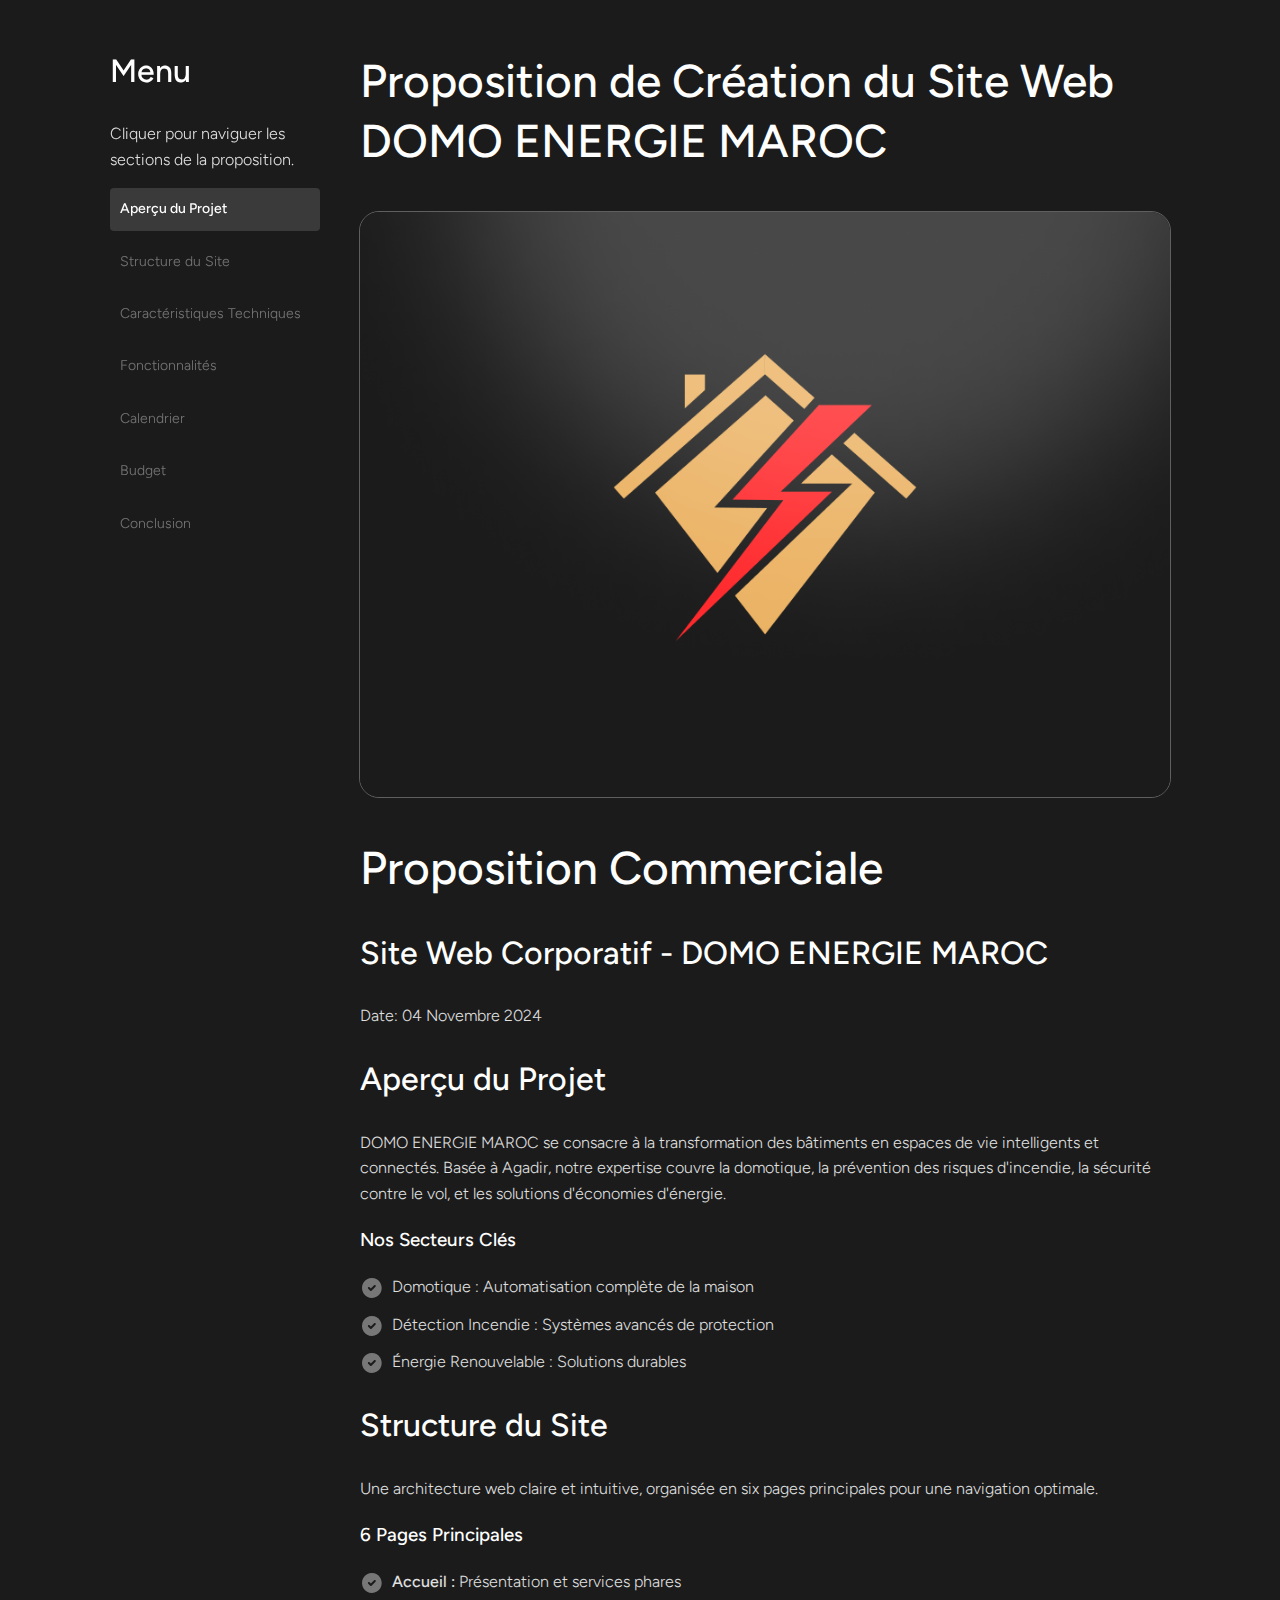
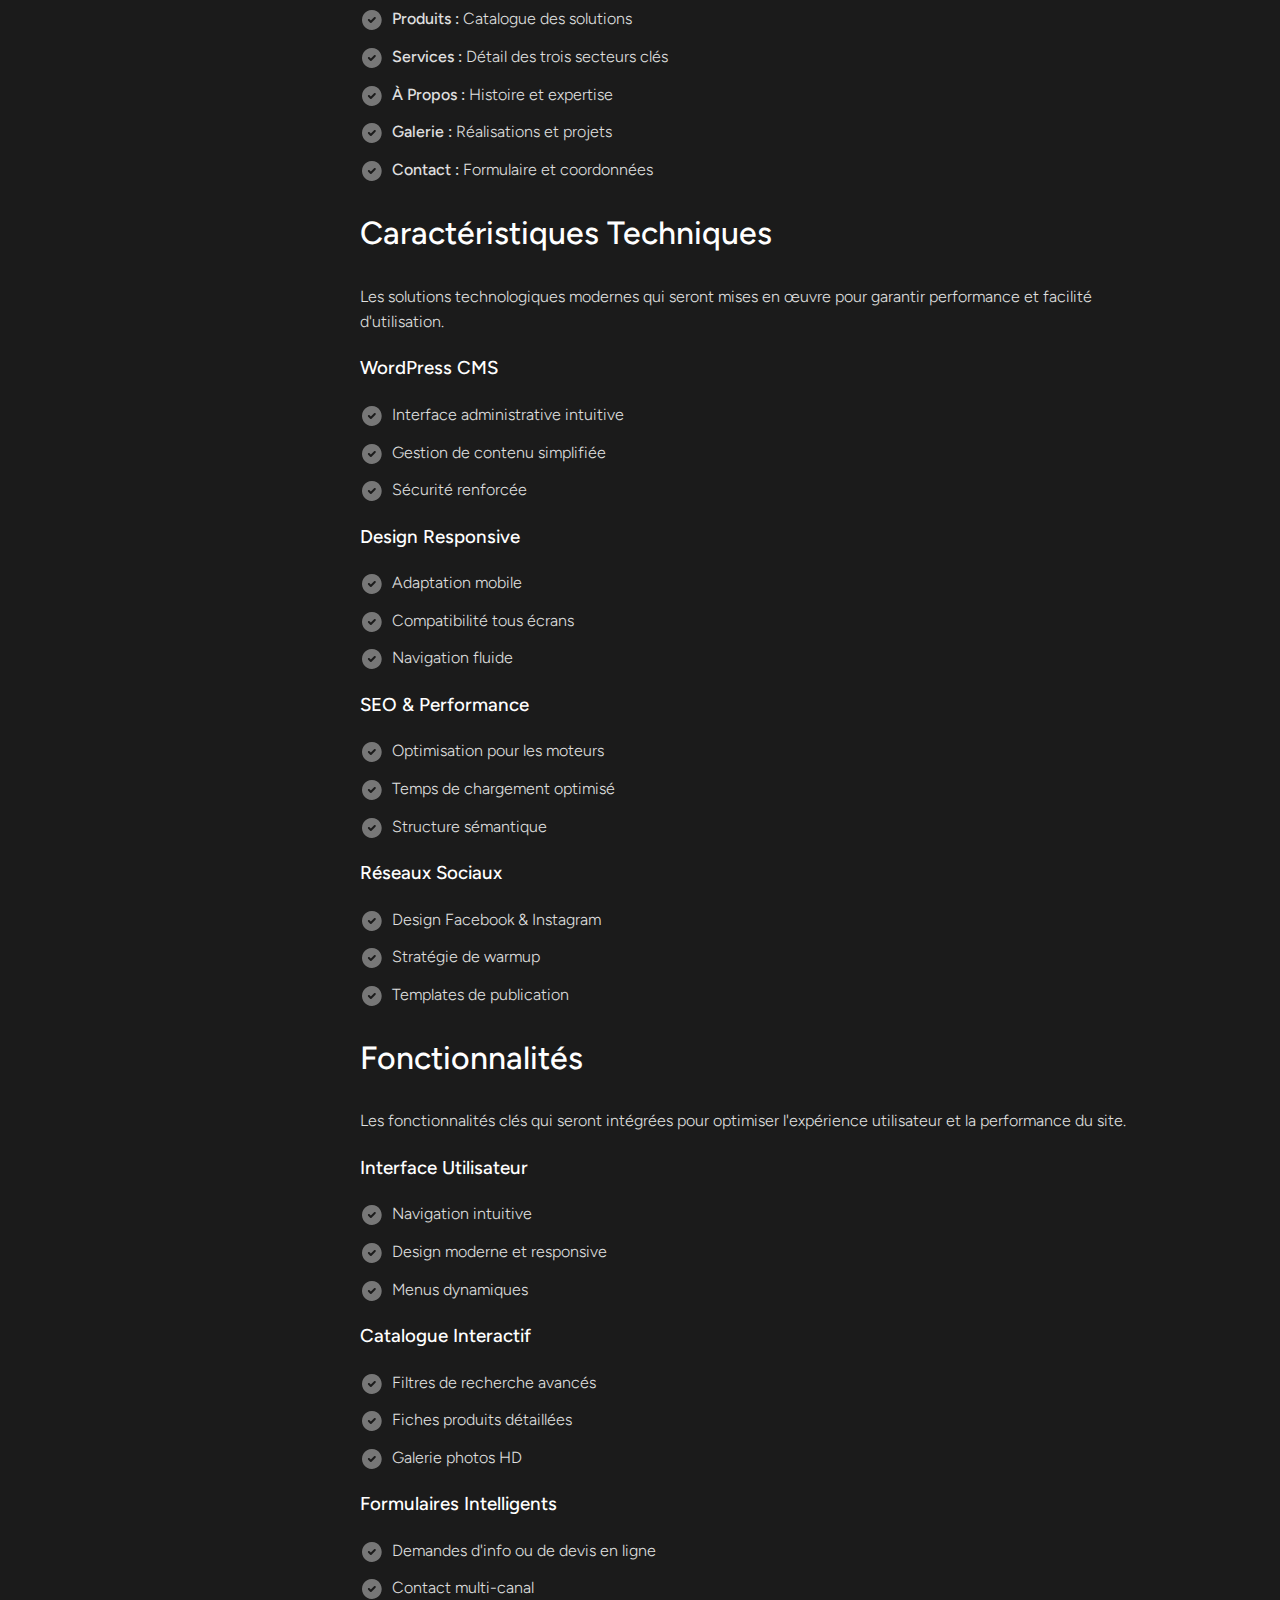
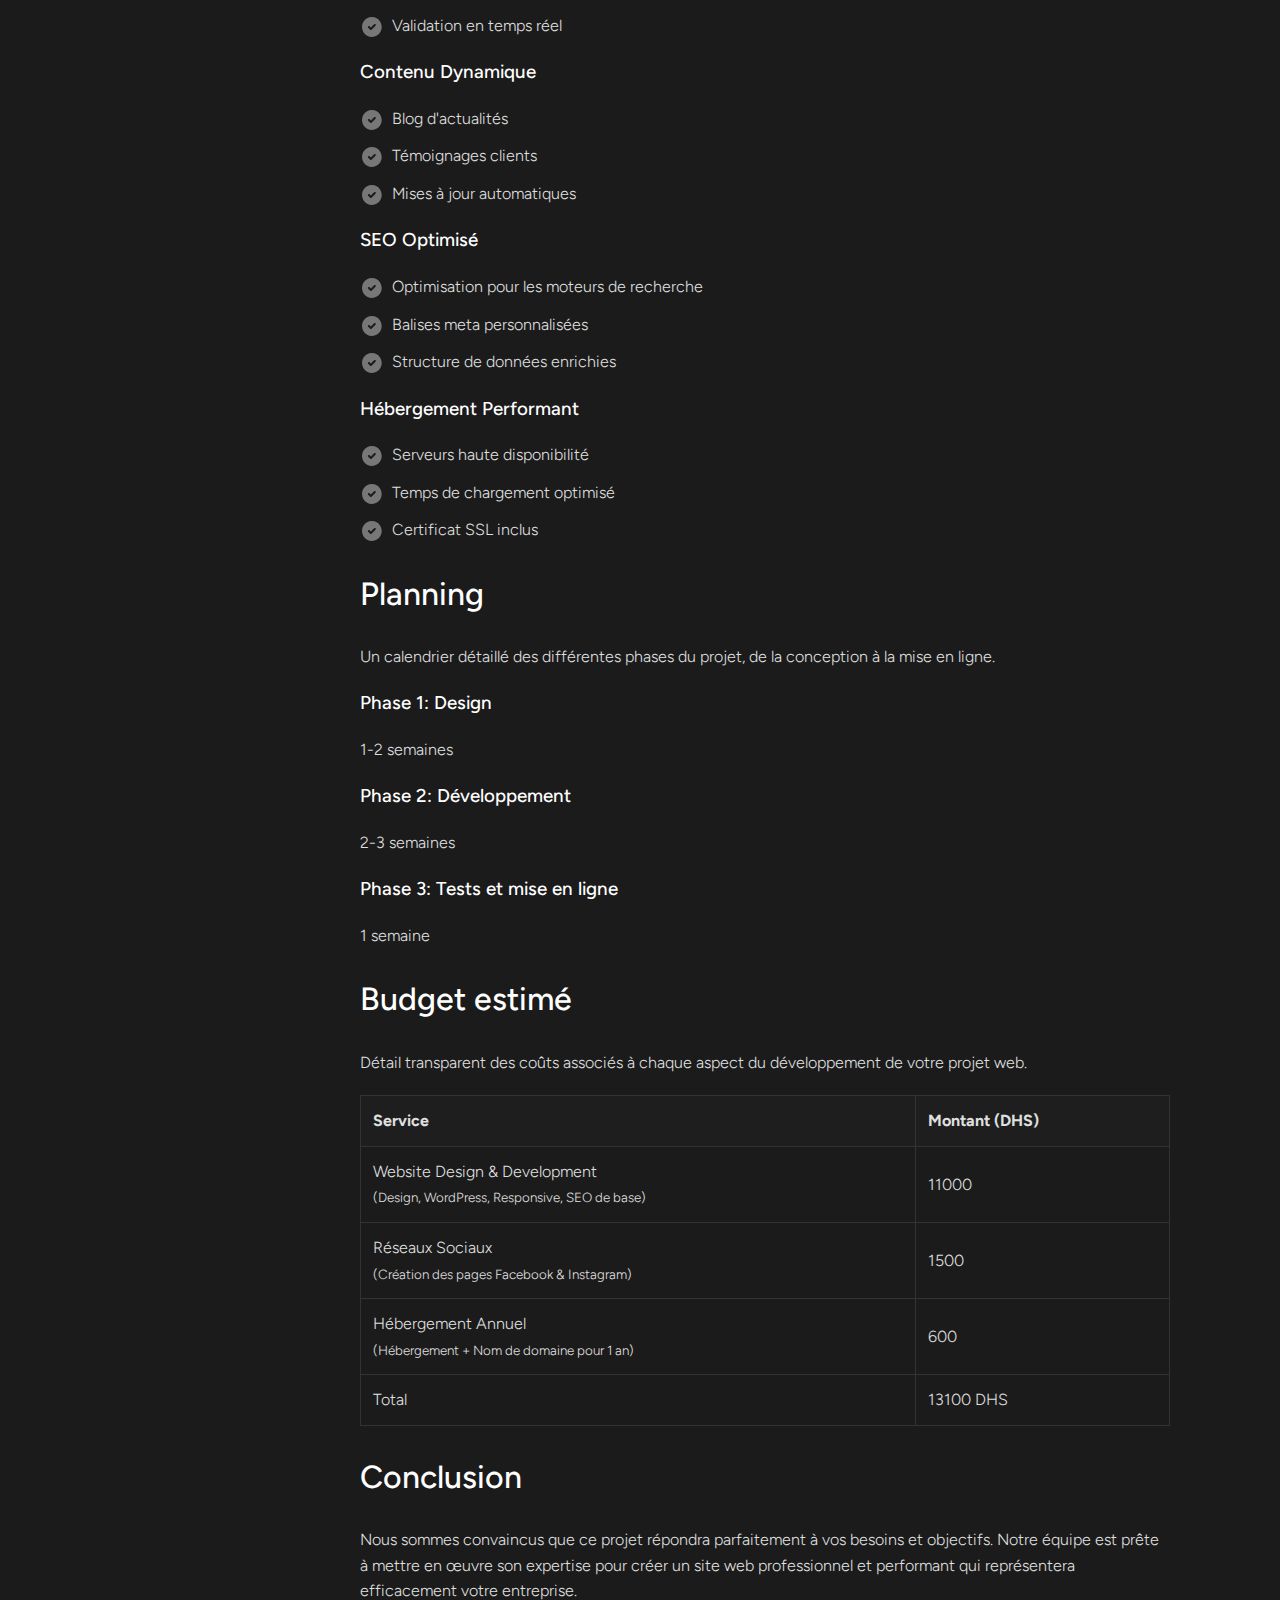
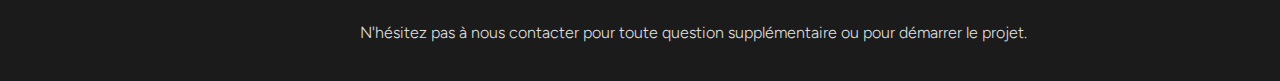
==== index.html @ 27f5a574 "Rename index1.html to index.html" ====
<!DOCTYPE html>
<html lang="fr">
<head>
    <meta charset="UTF-8">
    <meta name="viewport" content="width=device-width, initial-scale=1.0">
    <title>Proposition de Création du Site Web DOMO ENERGIE MAROC</title>
    <link rel="stylesheet" href="main.css">
    <script src="main.js" defer></script>
</head>
<body>
    <div class="container">
    <nav id="sidebar">
        <h2>Menu</h2>
        <p>Cliquer pour naviguer les sections de la proposition.</p>
        <a href="#apercu" class="nav-link active">Aperçu du Projet</a>
        <a href="#structure" class="nav-link">Structure du Site</a>
        <a href="#caracteristiques" class="nav-link">Caractéristiques Techniques</a>
        <a href="#features" class="nav-link">Fonctionnalités</a>
        <a href="#timeline" class="nav-link">Calendrier</a>
        <a href="#budget" class="nav-link">Budget</a>
        <a href="#conclusion" class="nav-link">Conclusion</a>
    </nav>

    <main id="content">
        <h1>Proposition de Création du Site Web DOMO ENERGIE MAROC</h1>

        <div class="image-container">
            <img src="domo.png" alt="Architecture Icon" class="section-icon">
        </div>

    <!-- Hero Section -->
    <section class="hero" id="home">
        <div class="hero-content">
            <h1>Proposition Commerciale</h1>
            <h2>Site Web Corporatif - DOMO ENERGIE MAROC</h2>
            <p class="date">Date: 04 Novembre 2024</p>
        </div>
    </section>

        <section id="apercu" class="section">
            <h2 class="section-title">Aperçu du Projet</h2>
            <div class="content">
                <p class="company-description">
                    DOMO ENERGIE MAROC se consacre à la transformation des bâtiments en espaces de vie intelligents et connectés. Basée à Agadir, notre expertise couvre la domotique, la prévention des risques d'incendie, la sécurité contre le vol, et les solutions d'économies d'énergie.
                </p>
                <div class="key-sectors">
                    <h3>Nos Secteurs Clés</h3>
                    <ul>
                        <li>Domotique : Automatisation complète de la maison</li>
                        <li>Détection Incendie : Systèmes avancés de protection</li>
                        <li>Énergie Renouvelable : Solutions durables</li>
                    </ul>
                </div>
            </div>
        </section>

        <!-- Scope Section -->
        <section id="structure" class="section">
            <h2 class="section-title">Structure du Site</h2>
            <p class="section-description">Une architecture web claire et intuitive, organisée en six pages principales pour une navigation optimale.</p>

            <div class="content">
                <div class="pages-structure">
                    <h3>6 Pages Principales</h3>
                    <ul>
                        <li><strong>Accueil :</strong> Présentation et services phares</li>
                        <li><strong>Produits :</strong> Catalogue des solutions</li>
                        <li><strong>Services :</strong> Détail des trois secteurs clés</li>
                        <li><strong>À Propos :</strong> Histoire et expertise</li>
                        <li><strong>Galerie :</strong> Réalisations et projets</li>
                        <li><strong>Contact :</strong> Formulaire et coordonnées</li>
                    </ul>
                </div>
            </div>
        </section>

        <!-- Features Section -->
        <section id="caracteristiques" class="section">
            <h2 class="section-title">Caractéristiques Techniques</h2>
            <p class="section-description">Les solutions technologiques modernes qui seront mises en œuvre pour garantir performance et facilité d'utilisation.</p>

            <div class="content">
                <div class="features-grid">
                    <div class="feature">
                        <h3>WordPress CMS</h3>
                        <ul>
                            <li>Interface administrative intuitive</li>
                            <li>Gestion de contenu simplifiée</li>
                            <li>Sécurité renforcée</li>
                        </ul>
                    </div>
                    <div class="feature">
                        <h3>Design Responsive</h3>
                        <ul>
                            <li>Adaptation mobile</li>
                            <li>Compatibilité tous écrans</li>
                            <li>Navigation fluide</li>
                        </ul>
                    </div>
                    <div class="feature">
                        <h3>SEO & Performance</h3>
                        <ul>
                            <li>Optimisation pour les moteurs</li>
                            <li>Temps de chargement optimisé</li>
                            <li>Structure sémantique</li>
                        </ul>
                    </div>
                    <div class="feature">
                        <h3>Réseaux Sociaux</h3>
                        <ul>
                            <li>Design Facebook & Instagram</li>
                            <li>Stratégie de warmup</li>
                            <li>Templates de publication</li>
                        </ul>
                    </div>
                </div>
            </div>
        </section>


        <!-- Features Section -->
        <section id="features" class="section">
            <h2 class="section-title">Fonctionnalités</h2>
            <p class="section-description">Les fonctionnalités clés qui seront intégrées pour optimiser l'expérience utilisateur et la performance du site.</p>

            <div class="content">
                <div class="features-grid">
                    <div class="feature">
                        <h3>Interface Utilisateur</h3>
                        <ul>
                            <li>Navigation intuitive</li>
                            <li>Design moderne et responsive</li>
                            <li>Menus dynamiques</li>
                        </ul>
                    </div>
                    <div class="feature">
                        <h3>Catalogue Interactif</h3>
                        <ul>
                            <li>Filtres de recherche avancés</li>
                            <li>Fiches produits détaillées</li>
                            <li>Galerie photos HD</li>
                        </ul>
                    </div>
                    <div class="feature">
                        <h3>Formulaires Intelligents</h3>
                        <ul>
                            <li>Demandes d'info ou de devis en ligne</li>
                            <li>Contact multi-canal</li>
                            <li>Validation en temps réel</li>
                        </ul>
                    </div>
                    <div class="feature">
                        <h3>Contenu Dynamique</h3>
                        <ul>
                            <li>Blog d'actualités</li>
                            <li>Témoignages clients</li>
                            <li>Mises à jour automatiques</li>
                        </ul>
                    </div>
                    <div class="feature">
                        <h3>SEO Optimisé</h3>
                        <ul>
                            <li>Optimisation pour les moteurs de recherche</li>
                            <li>Balises meta personnalisées</li>
                            <li>Structure de données enrichies</li>
                        </ul>
                    </div>
                    <div class="feature">
                        <h3>Hébergement Performant</h3>
                        <ul>
                            <li>Serveurs haute disponibilité</li>
                            <li>Temps de chargement optimisé</li>
                            <li>Certificat SSL inclus</li>
                        </ul>
                    </div>
                </div>
            </div>
        </section>

        


        <!-- Timeline Section -->
        <section id="timeline" class="section">
            <h2 class="section-title">Planning</h2>
            <p class="section-description">Un calendrier détaillé des différentes phases du projet, de la conception à la mise en ligne.</p>
            <div class="content">
                <div class="timeline-grid">
                    <div class="phase">
                        <h3>Phase 1: Design</h3>
                        <p>1-2 semaines</p>
                    </div>
                    <div class="phase">
                        <h3>Phase 2: Développement</h3>
                        <p>2-3 semaines</p>
                    </div>
                    <div class="phase">
                        <h3>Phase 3: Tests et mise en ligne</h3>
                        <p>1 semaine</p>
                    </div>
                </div>
            </div>
        </section>

       <!-- Pricing Section -->
<section id="pricing" class="section">
    <h2 class="section-title">Budget estimé</h2>
    <p class="section-description">Détail transparent des coûts associés à chaque aspect du développement de votre projet web.</p>

    <div class="content">
        <div class="pricing-table">
            <table>
                <tr>
                    <th>Service</th>
                    <th>Montant (DHS)</th>
                </tr>
                <tr>
                    <td>Website Design & Development<br>
                        <small>(Design, WordPress, Responsive, SEO de base)</small>
                    </td>
                    <td>11000</td>
                </tr>
                <tr>
                    <td>Réseaux Sociaux<br>
                        <small>(Création des pages Facebook & Instagram)</small>
                    </td>
                    <td>1500</td>
                </tr>
                <tr>
                    <td>Hébergement Annuel<br>
                        <small>(Hébergement + Nom de domaine pour 1 an)</small>
                    </td>
                    <td>600</td>
                </tr>
                <tr class="total">
                    <td>Total</td>
                    <td>13100 DHS</td>
                </tr>
            </table>
        </div>
    </div>
</section>

        <!-- Conclusion Section -->
        <section id="conclusion" class="section">
            <h2 class="section-title">Conclusion</h2>
            <div class="content">
                <p>Nous sommes convaincus que ce projet répondra parfaitement à vos besoins et objectifs. Notre équipe est prête à mettre en œuvre son expertise pour créer un site web professionnel et performant qui représentera efficacement votre entreprise.</p>
                <p>N'hésitez pas à nous contacter pour toute question supplémentaire ou pour démarrer le projet.</p>
            </div>
        </section>


    </main>

    <script>
        document.querySelectorAll('a[href^="#"]').forEach(anchor => {
            anchor.addEventListener('click', function (e) {
                e.preventDefault();
                document.querySelector(this.getAttribute('href')).scrollIntoView({
                    behavior: 'smooth'
                });
            });
        });
    </script>
</body>
</div>
</html>
---- main.css ----
@import url('https://fonts.googleapis.com/css2?family=Figtree:ital,wght@0,300..900;1,300..900&display=swap');


html {
    scroll-behavior: smooth;
}

body {
    font-family: "Figtree", sans-serif;
    font-optical-sizing: auto;
    font-weight: 300;
    font-style: normal;
    line-height: 1.6;
    color: #e0e0e0;
    background-color: #1b1b1b;
    display: flex;
    margin: 0;
    padding: 0;
}

.container {
    max-width: 1100px;
    margin: 0 auto;
    width: 100%;
    display: flex;
}

nav {
    width: 200px;
    padding: 20px;
    min-height: 100vh;
}
nav a {
    display: block;
    color: #e0e0e0;
    text-decoration: none;
    padding: 10px;
    margin-bottom: 5px;
    border-radius: 4px;
    transition: background-color 0.3s ease;
}

nav a:hover {
    background-color: #2c2c2c;
}

nav a.active {
    background-color: #3a3a3a;
    color: #ffffff;
    font-weight: 500;
}

main {
    flex: 1;
    padding: 20px;
}

#sidebar {
    width: 250px;
    height: 100vh;
    overflow-y: auto;
    position: fixed;
    padding: 20px;
    box-sizing: border-box;
}
#content {
    margin-left: 250px;
    padding: 20px;
    max-width: 1000px;
}
@media (max-width: 768px) {
    body {
        flex-direction: column;
    }
    #sidebar {
        width: 100%;
        height: auto;
        position: static;
    }
    #content {
        margin-left: 0;
    }
}
.nav-link {
    font-size:14px;
    display: block;
    margin-bottom: 10px;
    color:rgba(255,255,255,.4);
    text-decoration: none;
}
h1, h2, h3 {
    color: #fff;
    font-weight:500;
}

h1 {
    font-size: 46px;
    line-height: 60px;
}

h2 {
    font-size: 32px;
    line-height: 48px;  
}

table {
    width: 100%;
    border-collapse: collapse;
    margin: 20px 0;
}
th, td {
    padding: 12px;
    text-align: left;
    border: 1px solid #333;
}
th {
    background-color: #1e1e1e;
}
code {
    background-color: #1e1e1e;
    padding: 2px 4px;
    border-radius: 4px;
}
strong {
    font-weight: 500;
}

ol{
    list-style: none;
    padding: 0;
    margin: 0;
}


ol > li {
    padding: 20px 0;
    border-bottom: 1px solid rgba(255, 255, 255, .3);
}

ul {
    list-style: none;
    padding: 0;
    margin: 0;
}

ul li {
    position: relative;
    padding-left: 32px;  /* space for the icon */
    margin-bottom: 12px;
}

ul li::before {
    content: "";
    position: absolute;
    left: 0;
    top: 2px;  /* adjust this value to align with text */
    width: 24px;
    height: 24px;
    background-image: url("data:image/svg+xml,%3Csvg width='24' height='24' viewBox='0 0 24 24' fill='none' xmlns='http://www.w3.org/2000/svg'%3E%3Cpath d='M16.7712 3.33989C18.2592 4.21075 19.497 5.46042 20.362 6.96519C21.2271 8.46997 21.6895 10.1777 21.7034 11.9192C21.7172 13.6608 21.2821 15.3758 20.4412 16.8946C19.6002 18.4133 18.3825 19.6831 16.9086 20.5782C15.4347 21.4733 13.7557 21.9627 12.0379 21.998C10.3201 22.0332 8.62296 21.6131 7.11454 20.7791C5.60613 19.9452 4.33874 18.7264 3.43783 17.2434C2.53691 15.7604 2.03373 14.0646 1.97808 12.3239L1.97314 11.9999L1.97808 11.6759C2.03333 9.94888 2.52911 8.26585 3.41708 6.79089C4.30506 5.31592 5.55492 4.09934 7.04483 3.25977C8.53474 2.42021 10.2138 1.98629 11.9184 2.00033C13.623 2.01437 15.295 2.47589 16.7712 3.33989ZM15.4956 9.29289C15.3258 9.12072 15.0997 9.01729 14.86 9.002C14.6202 8.98672 14.3832 9.06064 14.1934 9.20989L14.1007 9.29289L10.852 12.5849L9.5764 11.2929L9.48366 11.2099C9.29384 11.0607 9.05686 10.9869 8.81716 11.0022C8.57747 11.0176 8.35152 11.121 8.18169 11.2932C8.01186 11.4653 7.90982 11.6943 7.8947 11.9373C7.87958 12.1803 7.95241 12.4205 8.09955 12.6129L8.18143 12.7069L10.1545 14.7069L10.2472 14.7899C10.4203 14.926 10.633 14.9998 10.852 14.9998C11.071 14.9998 11.2837 14.926 11.4567 14.7899L11.5495 14.7069L15.4956 10.7069L15.5775 10.6129C15.7248 10.4205 15.7977 10.1802 15.7826 9.93721C15.7675 9.69419 15.6655 9.46509 15.4956 9.29289Z' fill='%23777777'/%3E%3C/svg%3E%0A");
    background-repeat: no-repeat;
    background-position: center;
    background-size: contain;
}

.image-container {
    display: flex;
    justify-content: center;
    align-items: center;
    margin:40px 0;
}

.image-container img {
    width: 100%;
    height: auto;
    border-radius:20px;
    border:1px solid rgba(255, 255, 255, .3);
}
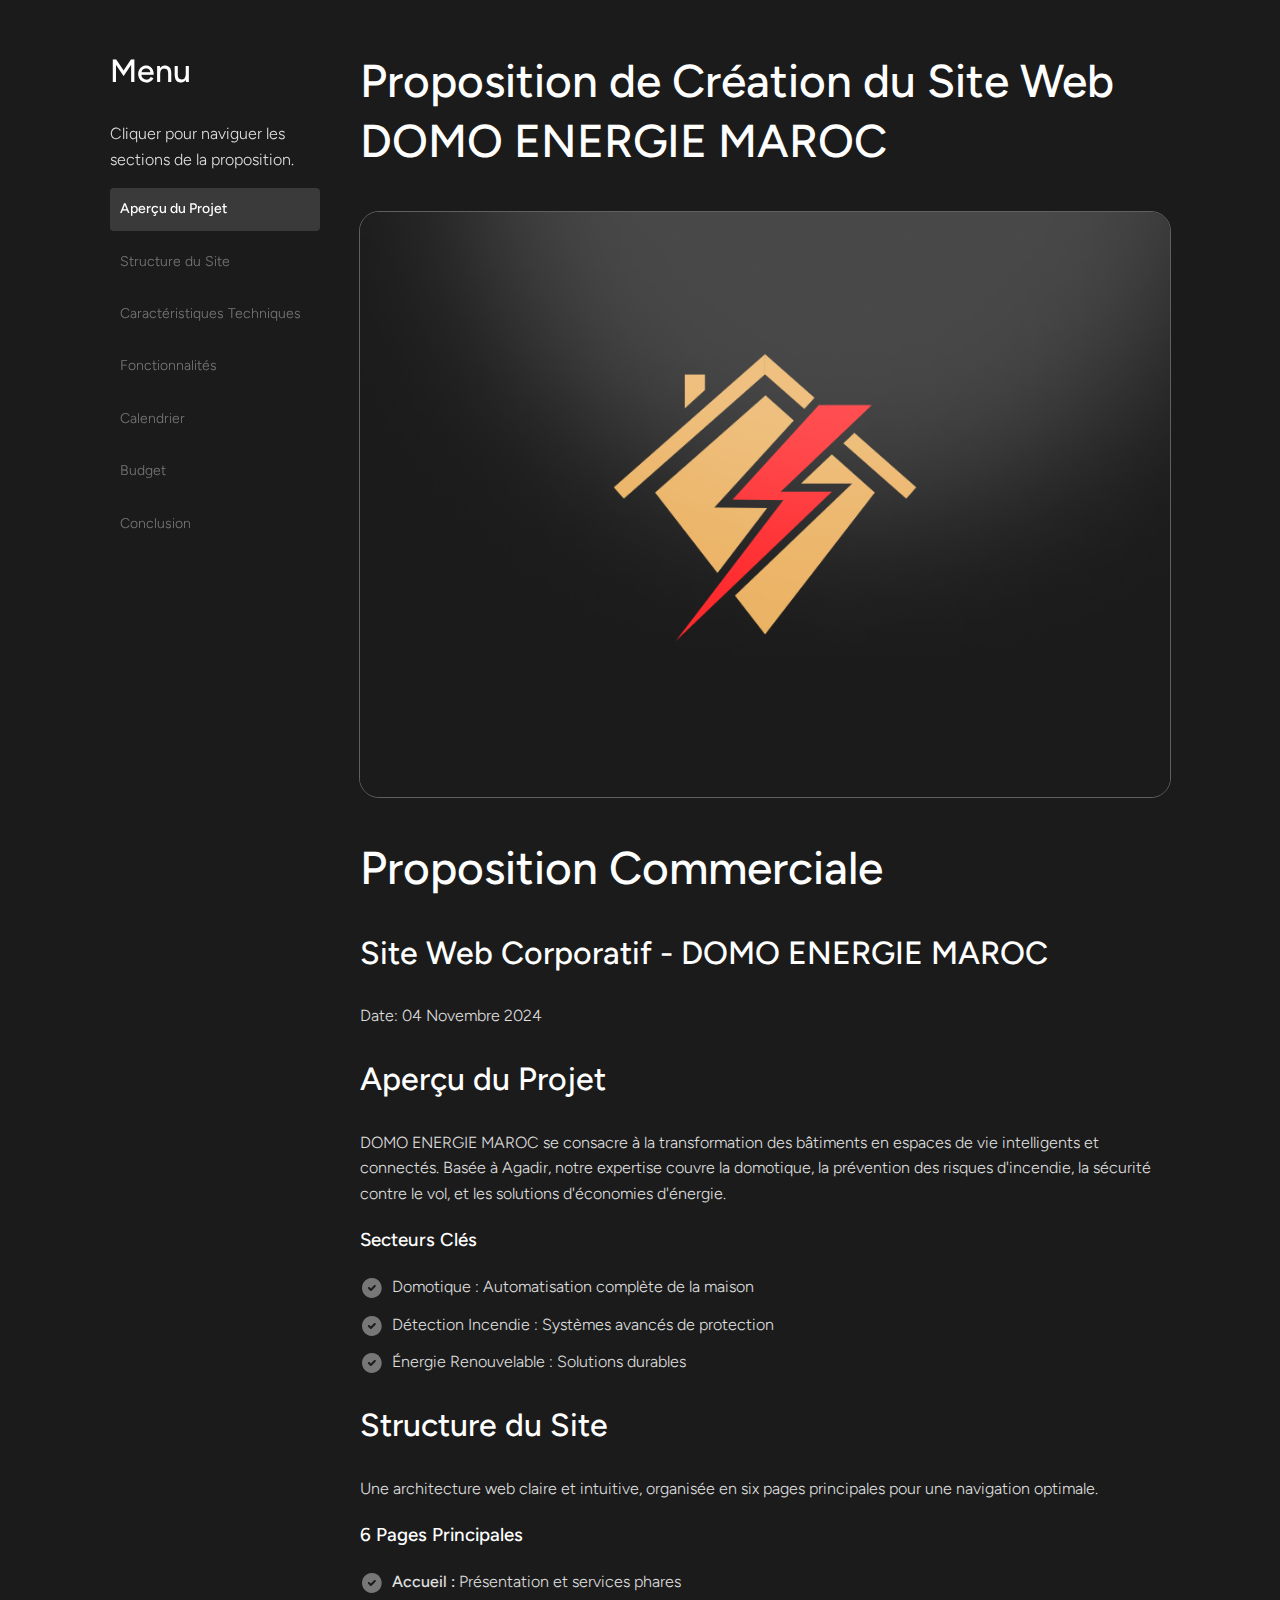
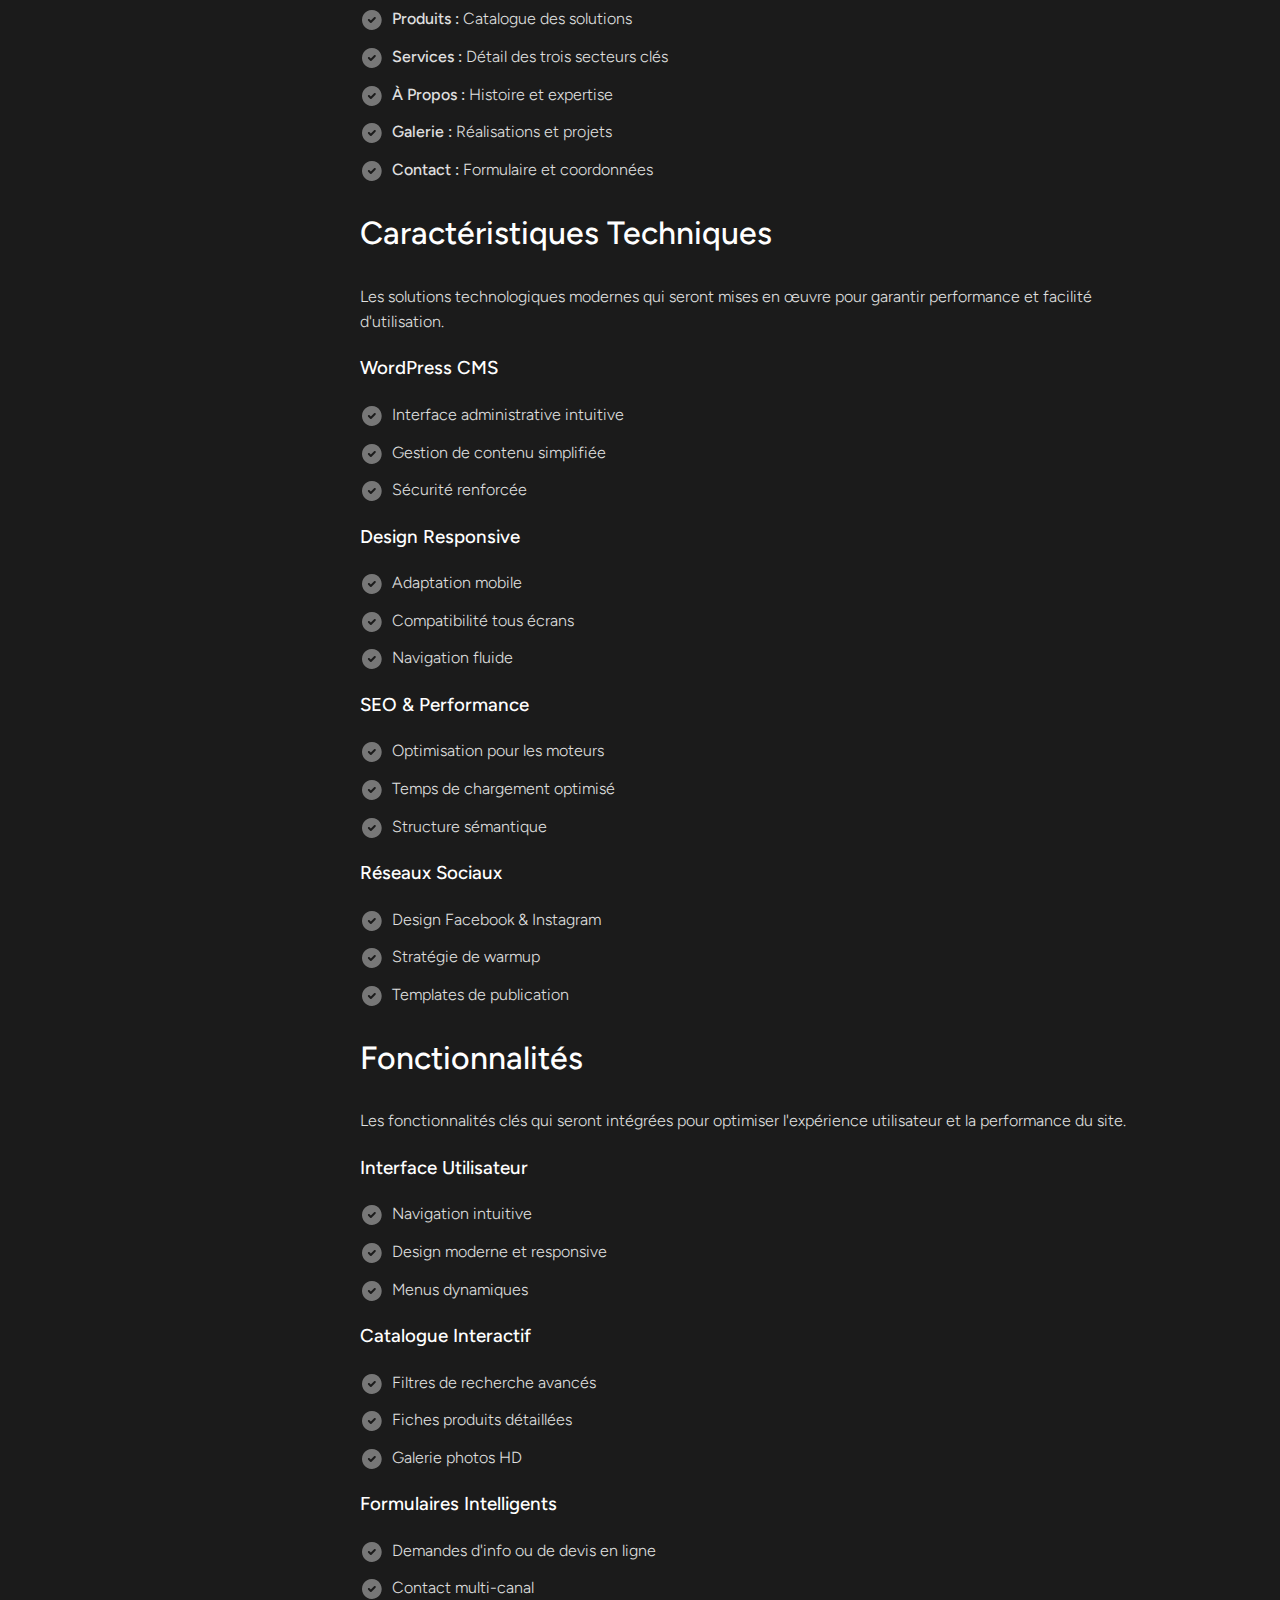
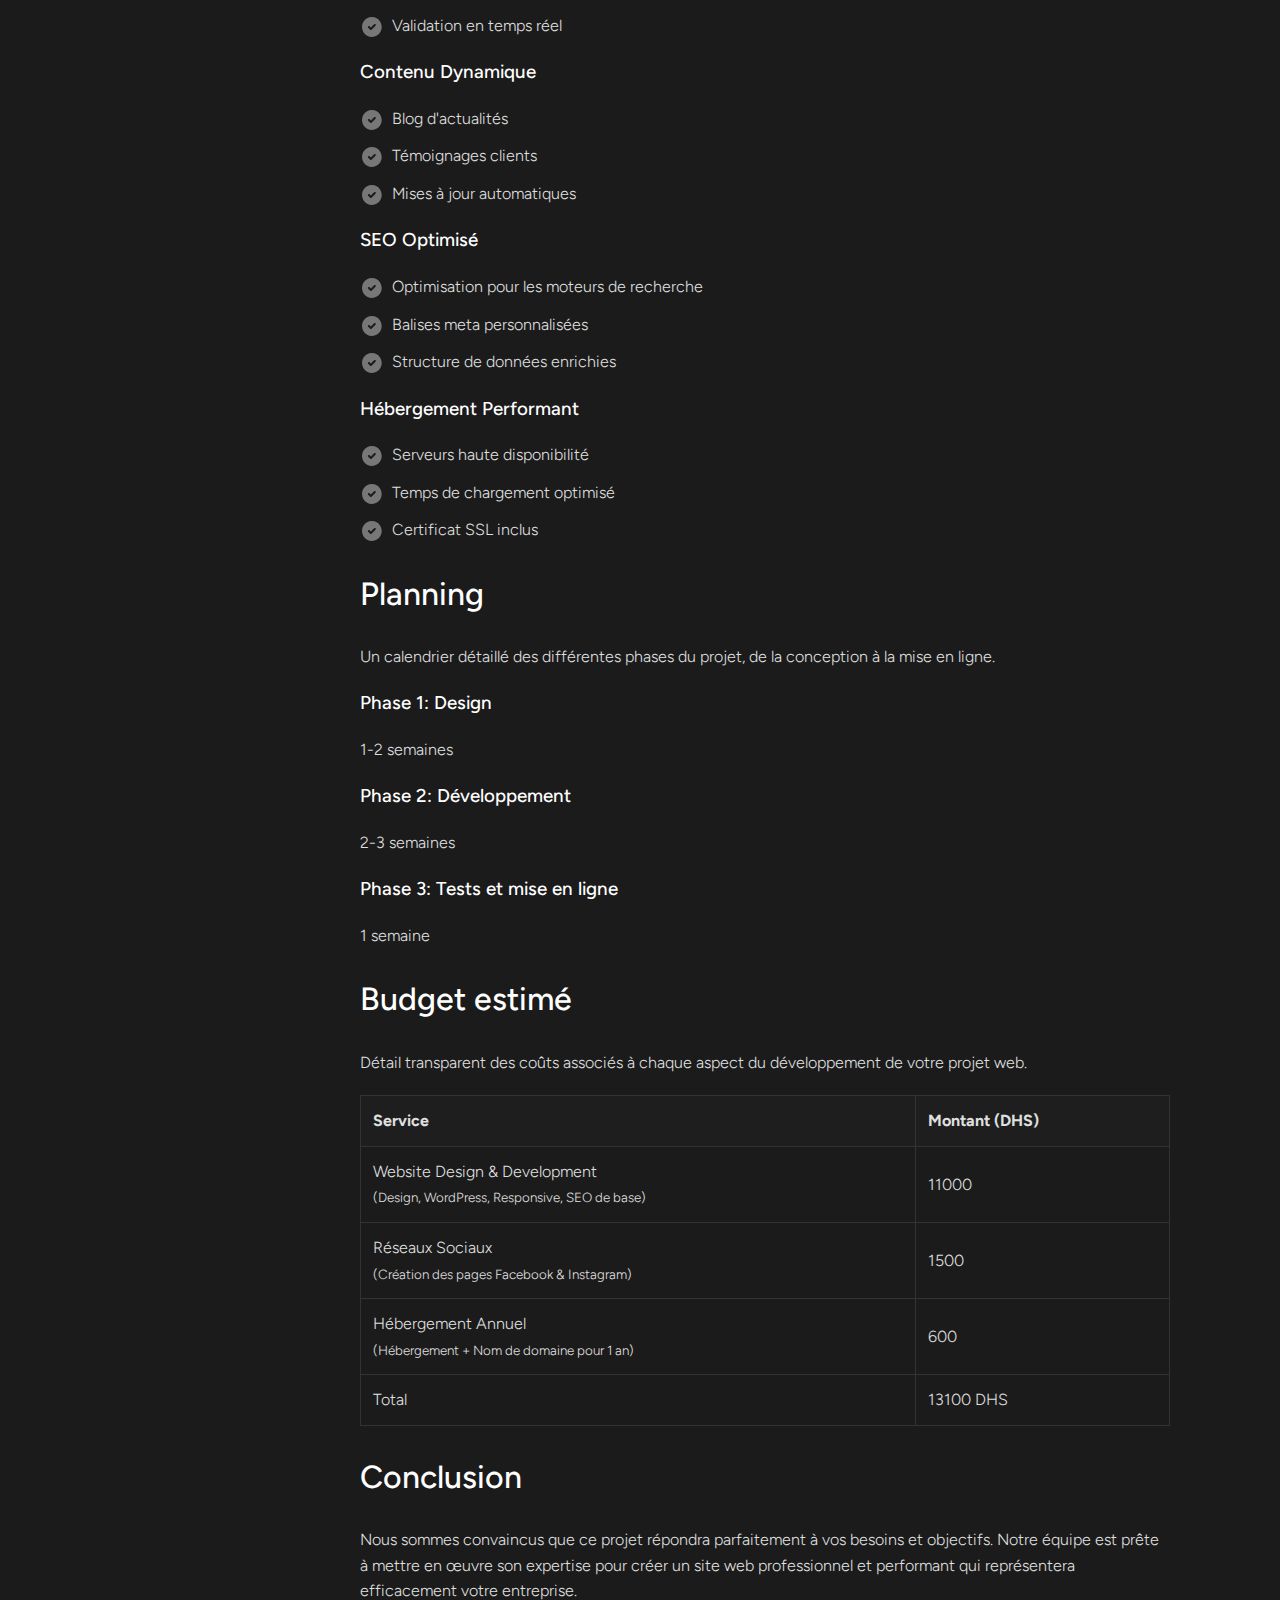
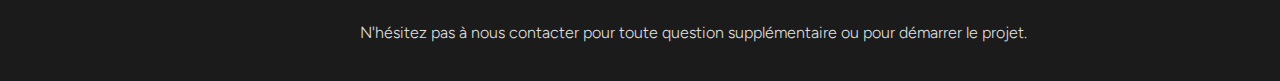
==== commit 278df0f3: "Update index.html" ====
--- a/index.html
+++ b/index.html
@@ -44,7 +44,7 @@
                     DOMO ENERGIE MAROC se consacre à la transformation des bâtiments en espaces de vie intelligents et connectés. Basée à Agadir, notre expertise couvre la domotique, la prévention des risques d'incendie, la sécurité contre le vol, et les solutions d'économies d'énergie.
                 </p>
                 <div class="key-sectors">
-                    <h3>Nos Secteurs Clés</h3>
+                    <h3>Secteurs Clés</h3>
                     <ul>
                         <li>Domotique : Automatisation complète de la maison</li>
                         <li>Détection Incendie : Systèmes avancés de protection</li>
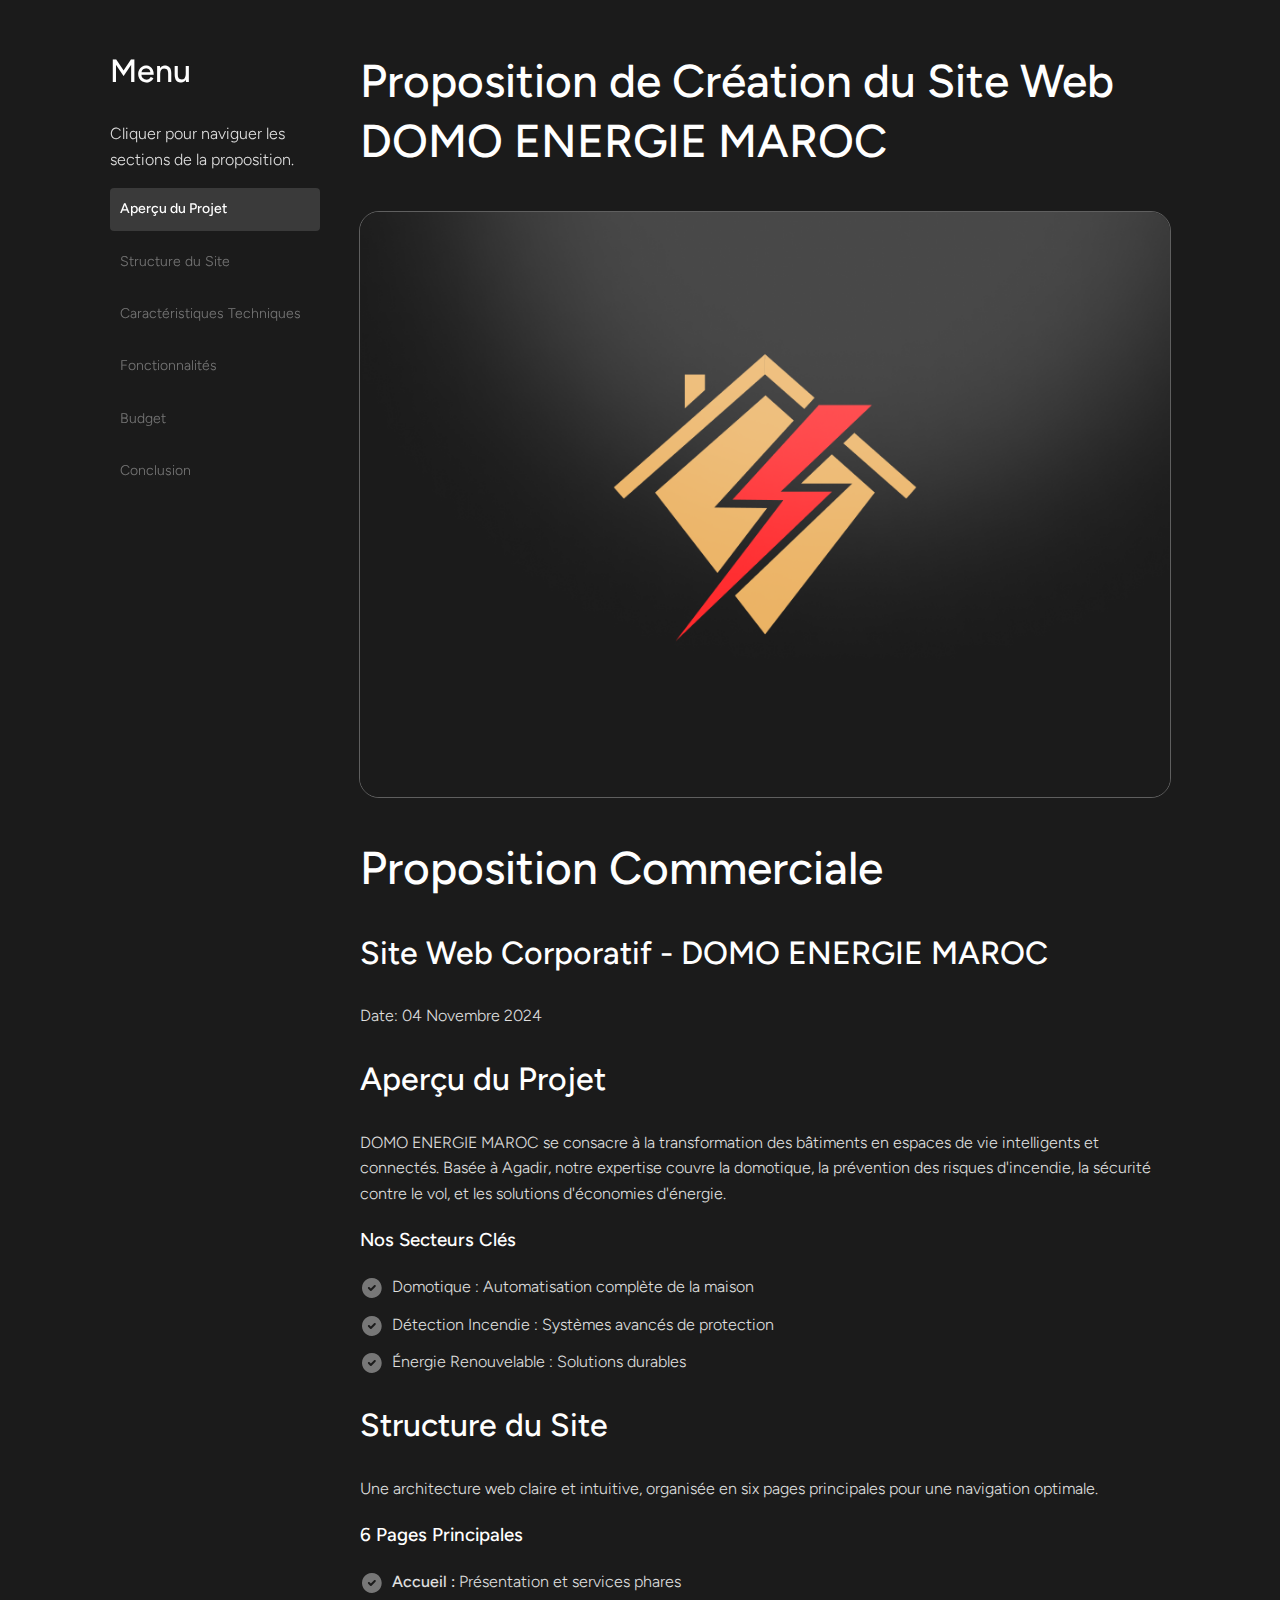
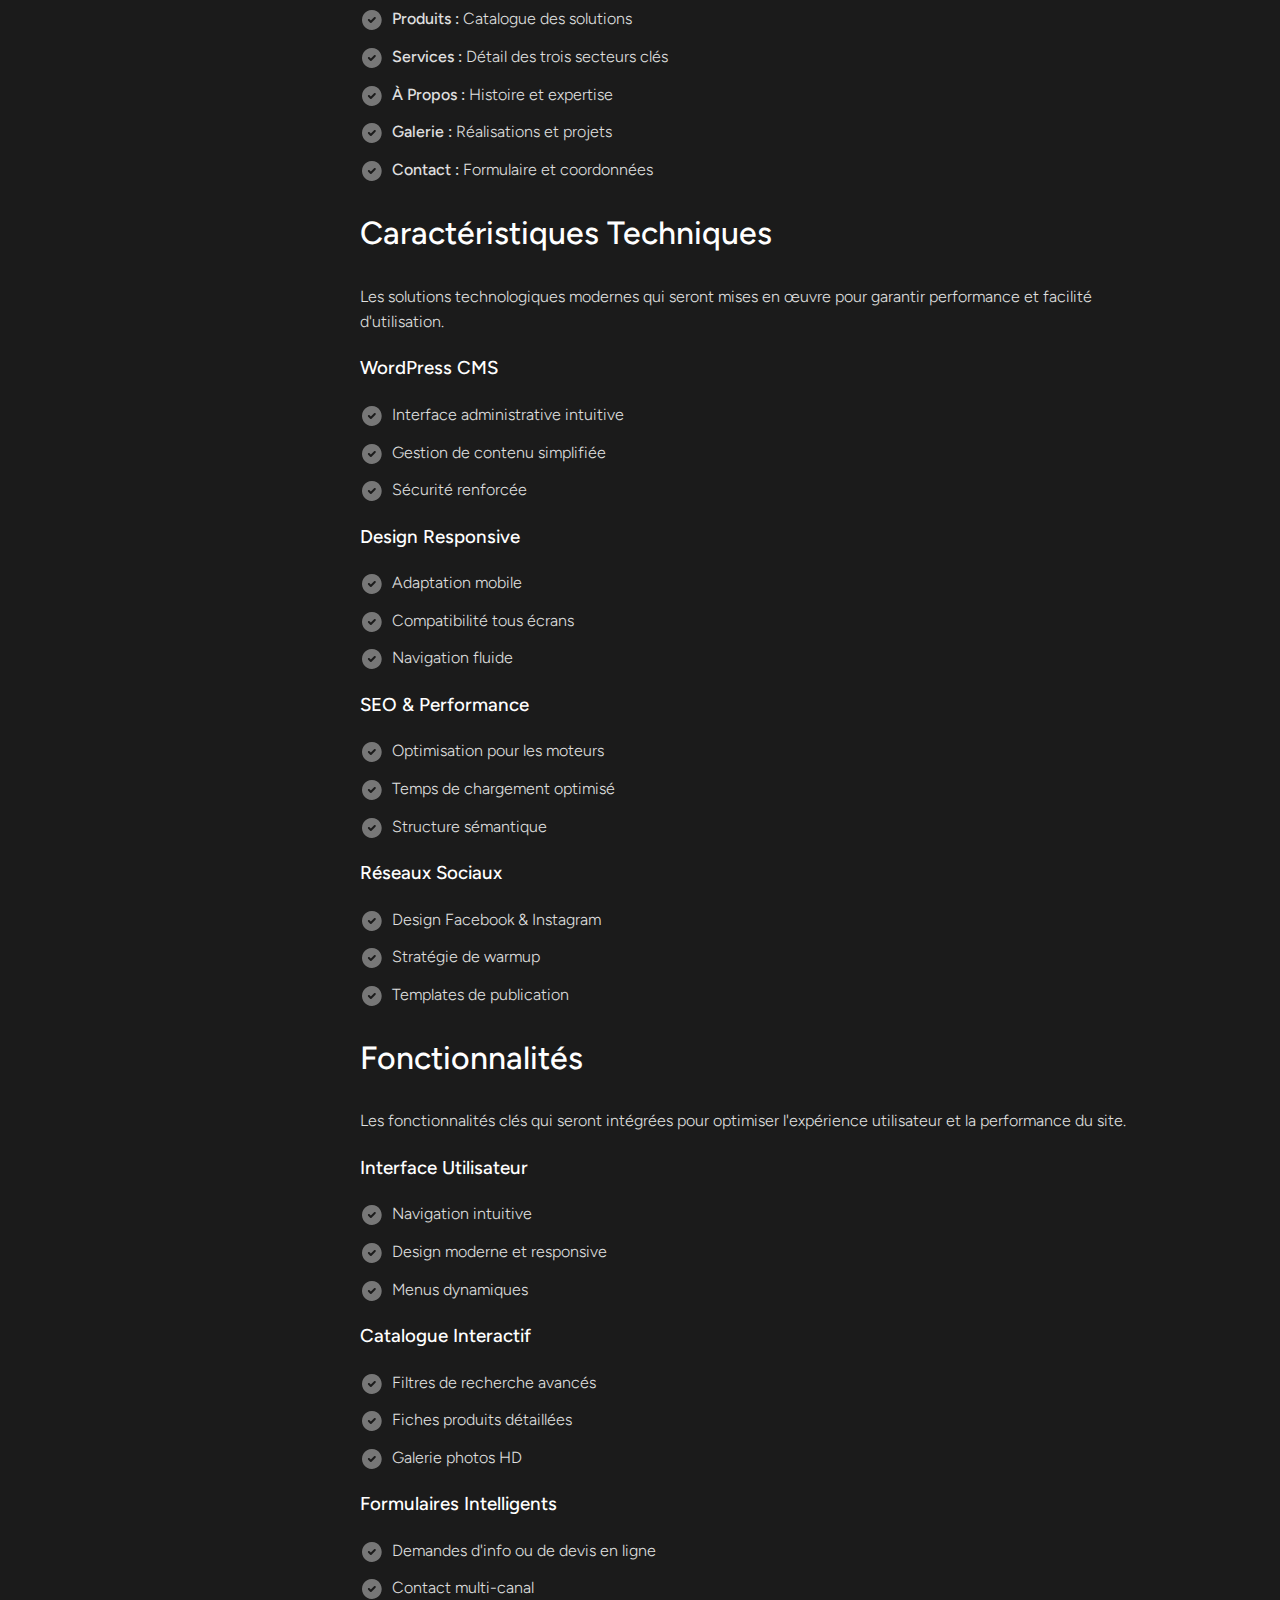
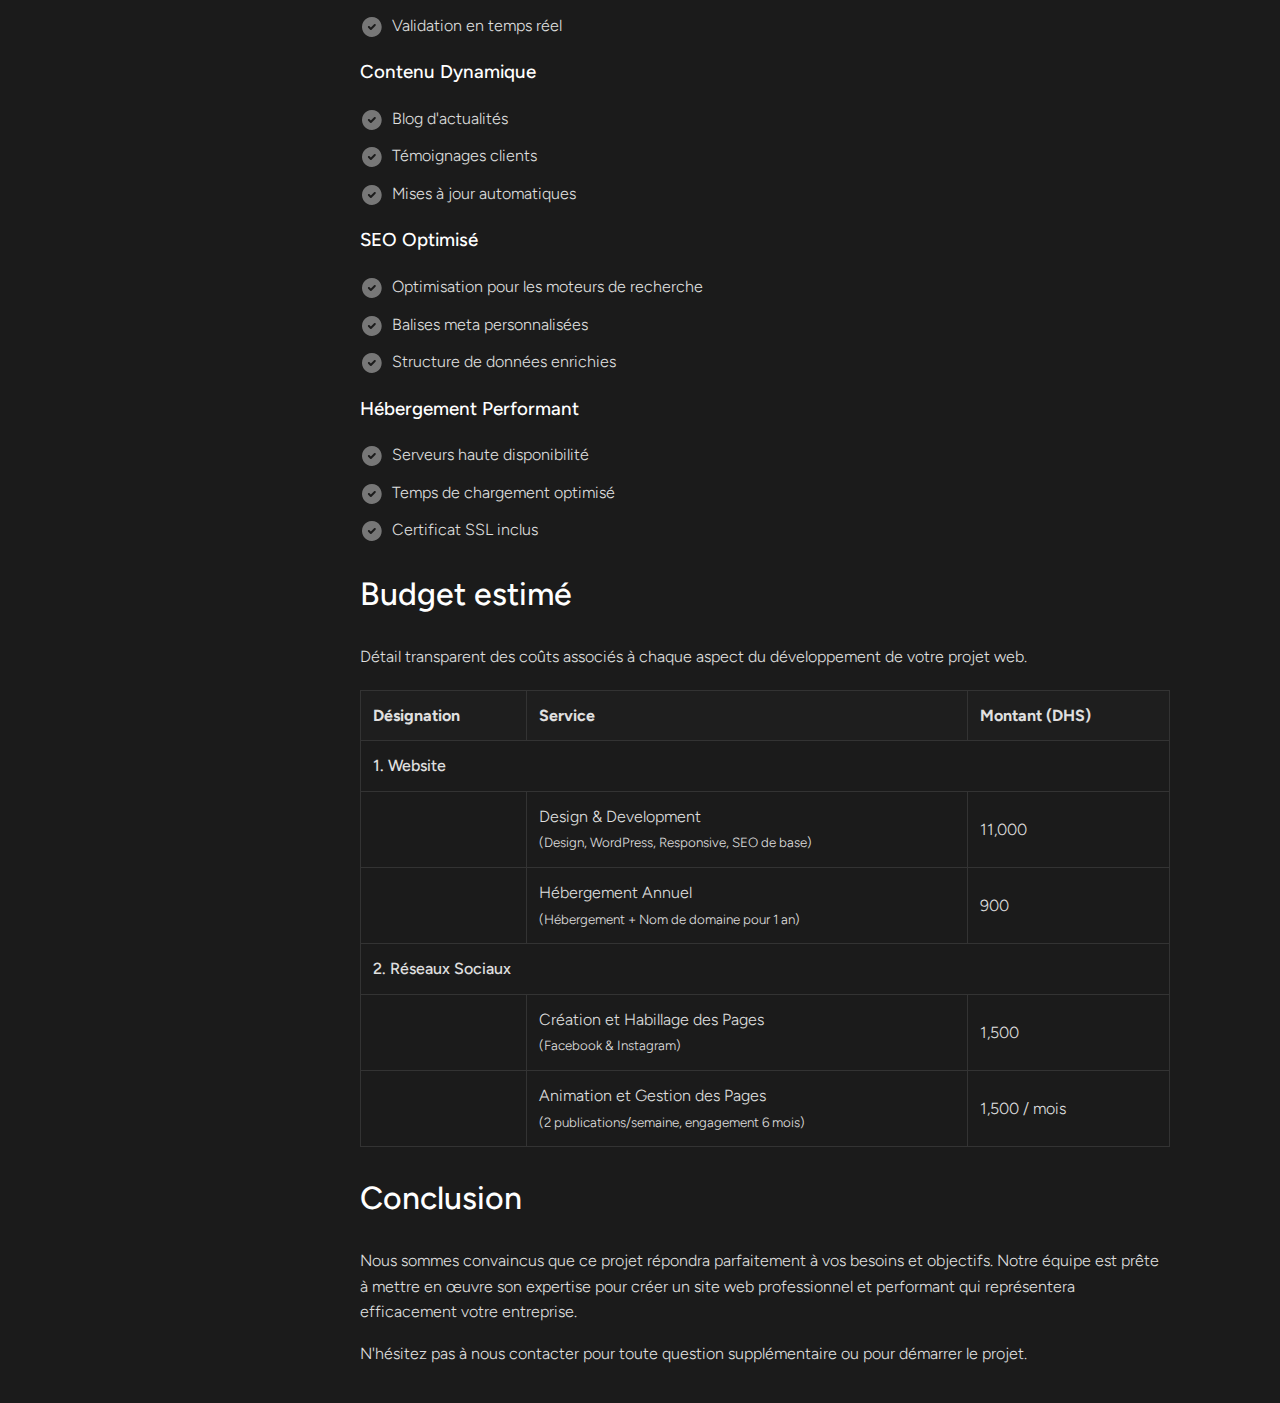
==== commit 936ead61: "Update index.html" ====
--- a/index.html
+++ b/index.html
@@ -16,7 +16,6 @@
         <a href="#structure" class="nav-link">Structure du Site</a>
         <a href="#caracteristiques" class="nav-link">Caractéristiques Techniques</a>
         <a href="#features" class="nav-link">Fonctionnalités</a>
-        <a href="#timeline" class="nav-link">Calendrier</a>
         <a href="#budget" class="nav-link">Budget</a>
         <a href="#conclusion" class="nav-link">Conclusion</a>
     </nav>
@@ -44,7 +43,7 @@
                     DOMO ENERGIE MAROC se consacre à la transformation des bâtiments en espaces de vie intelligents et connectés. Basée à Agadir, notre expertise couvre la domotique, la prévention des risques d'incendie, la sécurité contre le vol, et les solutions d'économies d'énergie.
                 </p>
                 <div class="key-sectors">
-                    <h3>Secteurs Clés</h3>
+                    <h3>Nos Secteurs Clés</h3>
                     <ul>
                         <li>Domotique : Automatisation complète de la maison</li>
                         <li>Détection Incendie : Systèmes avancés de protection</li>
@@ -180,66 +179,57 @@
         
 
 
-        <!-- Timeline Section -->
-        <section id="timeline" class="section">
-            <h2 class="section-title">Planning</h2>
-            <p class="section-description">Un calendrier détaillé des différentes phases du projet, de la conception à la mise en ligne.</p>
-            <div class="content">
-                <div class="timeline-grid">
-                    <div class="phase">
-                        <h3>Phase 1: Design</h3>
-                        <p>1-2 semaines</p>
-                    </div>
-                    <div class="phase">
-                        <h3>Phase 2: Développement</h3>
-                        <p>2-3 semaines</p>
-                    </div>
-                    <div class="phase">
-                        <h3>Phase 3: Tests et mise en ligne</h3>
-                        <p>1 semaine</p>
-                    </div>
-                </div>
-            </div>
-        </section>
-
        <!-- Pricing Section -->
-<section id="pricing" class="section">
-    <h2 class="section-title">Budget estimé</h2>
-    <p class="section-description">Détail transparent des coûts associés à chaque aspect du développement de votre projet web.</p>
-
-    <div class="content">
-        <div class="pricing-table">
-            <table>
-                <tr>
-                    <th>Service</th>
-                    <th>Montant (DHS)</th>
-                </tr>
-                <tr>
-                    <td>Website Design & Development<br>
-                        <small>(Design, WordPress, Responsive, SEO de base)</small>
-                    </td>
-                    <td>11000</td>
-                </tr>
-                <tr>
-                    <td>Réseaux Sociaux<br>
-                        <small>(Création des pages Facebook & Instagram)</small>
-                    </td>
-                    <td>1500</td>
-                </tr>
-                <tr>
-                    <td>Hébergement Annuel<br>
-                        <small>(Hébergement + Nom de domaine pour 1 an)</small>
-                    </td>
-                    <td>600</td>
-                </tr>
-                <tr class="total">
-                    <td>Total</td>
-                    <td>13100 DHS</td>
-                </tr>
-            </table>
+       <section id="budget" class="section">
+        <h2 class="section-title">Budget estimé</h2>
+        <p class="section-description">Détail transparent des coûts associés à chaque aspect du développement de votre projet web.</p>
+    
+        <div class="content">
+            <div class="pricing-table">
+                <table>
+                    <tr>
+                        <th>Désignation</th>
+                        <th>Service</th>
+                        <th>Montant (DHS)</th>
+                    </tr>
+                    <tr class="parent-row">
+                        <td colspan="3"><strong>1. Website</strong></td>
+                    </tr>
+                    <tr>
+                        <td></td>
+                        <td>Design & Development<br>
+                            <small>(Design, WordPress, Responsive, SEO de base)</small>
+                        </td>
+                        <td>11,000</td>
+                    </tr>
+                    <tr>
+                        <td></td>
+                        <td>Hébergement Annuel<br>
+                            <small>(Hébergement + Nom de domaine pour 1 an)</small>
+                        </td>
+                        <td>900</td>
+                    </tr>
+                    <tr class="parent-row">
+                        <td colspan="3"><strong>2. Réseaux Sociaux</strong></td>
+                    </tr>
+                    <tr>
+                        <td></td>
+                        <td>Création et Habillage des Pages<br>
+                            <small>(Facebook & Instagram)</small>
+                        </td>
+                        <td>1,500</td>
+                    </tr>
+                    <tr>
+                        <td></td>
+                        <td>Animation et Gestion des Pages<br>
+                            <small>(2 publications/semaine, engagement 6 mois)</small>
+                        </td>
+                        <td>1,500 / mois</td>
+                    </tr>
+                </table>
+            </div>
         </div>
-    </div>
-</section>
+    </section>
 
         <!-- Conclusion Section -->
         <section id="conclusion" class="section">
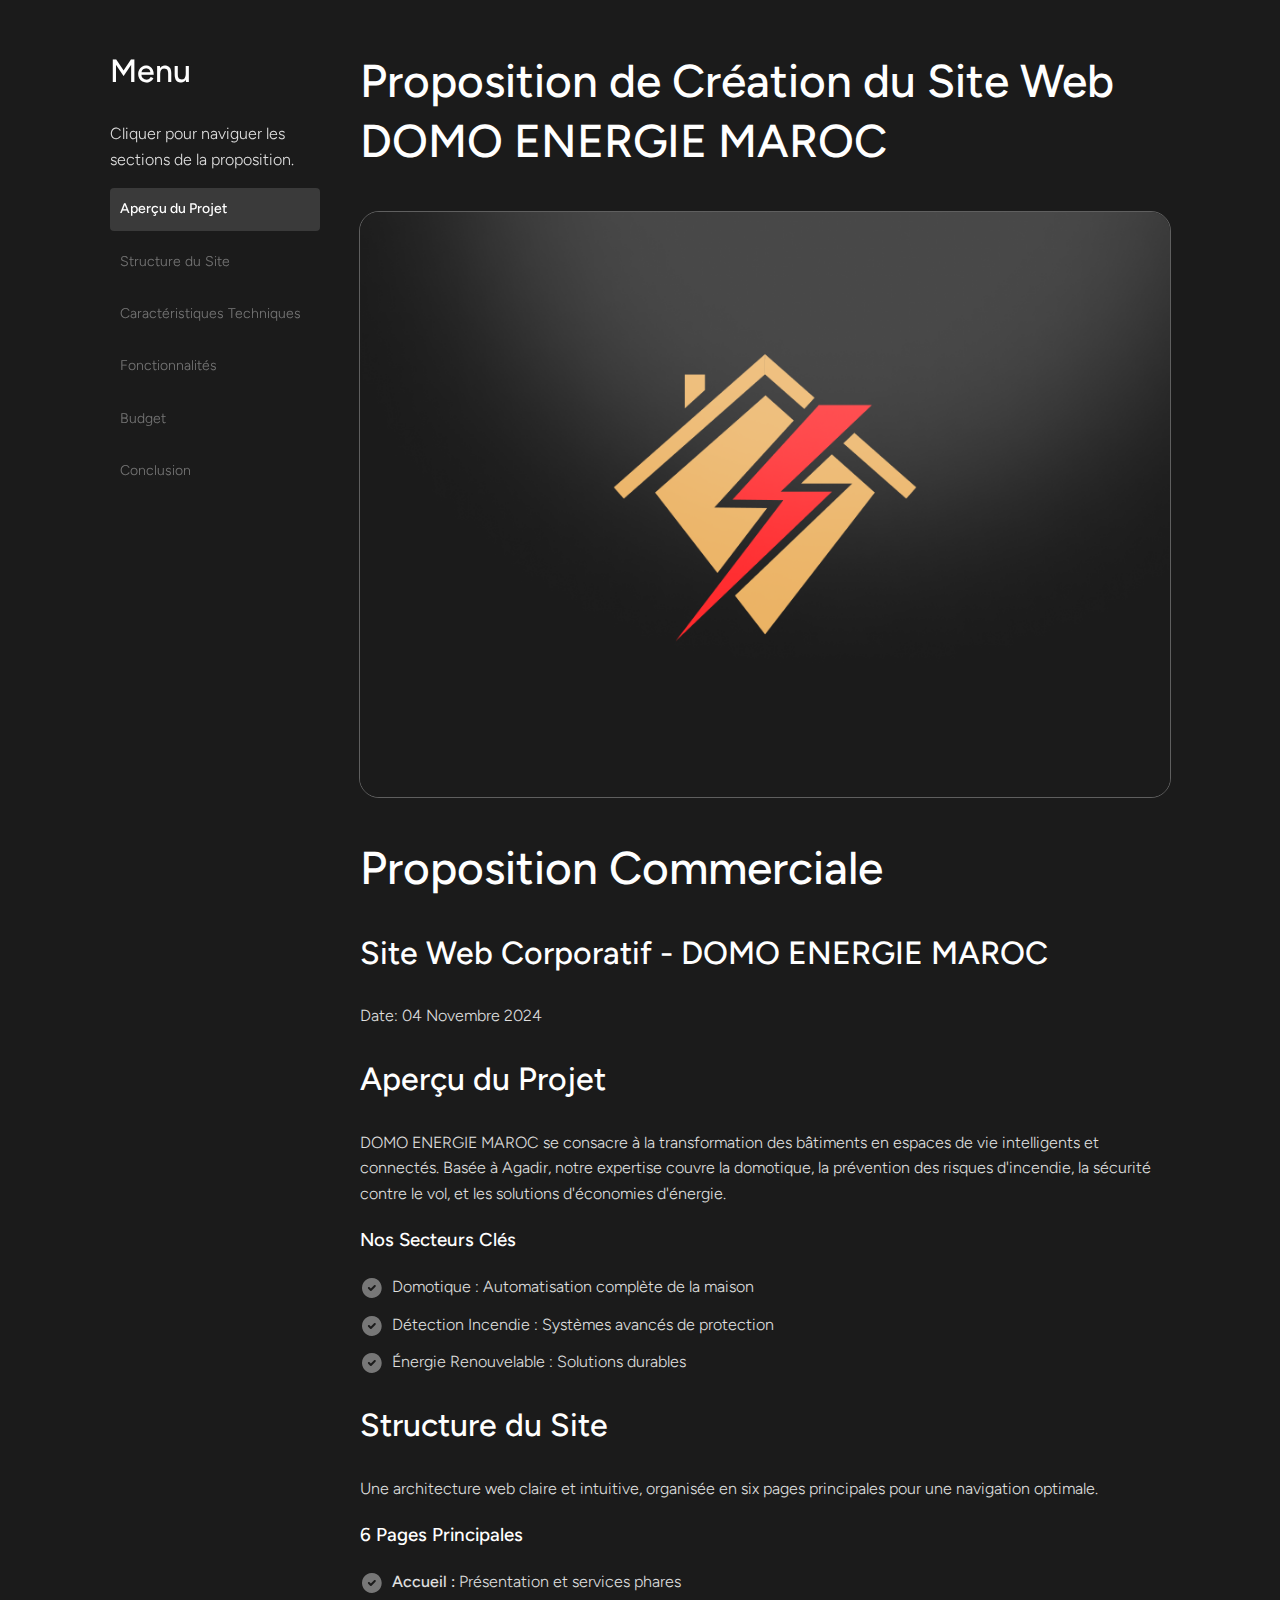
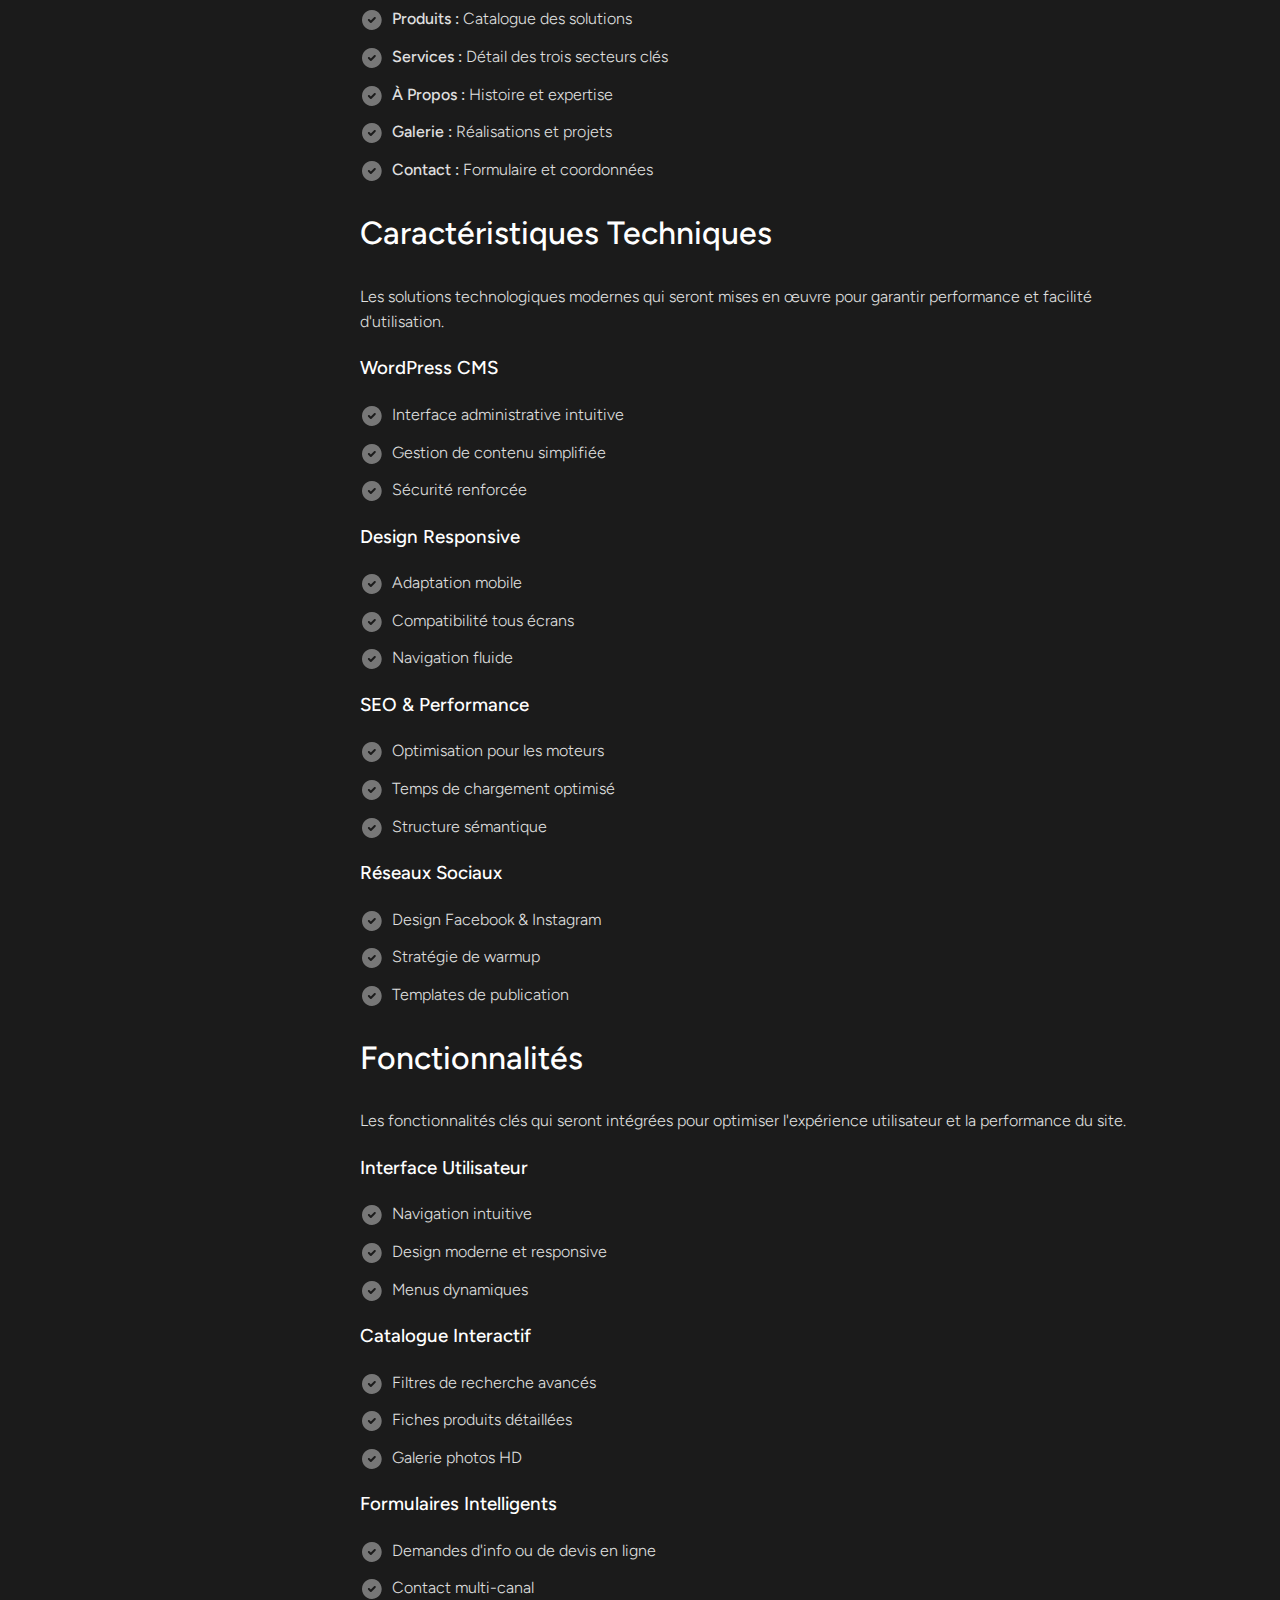
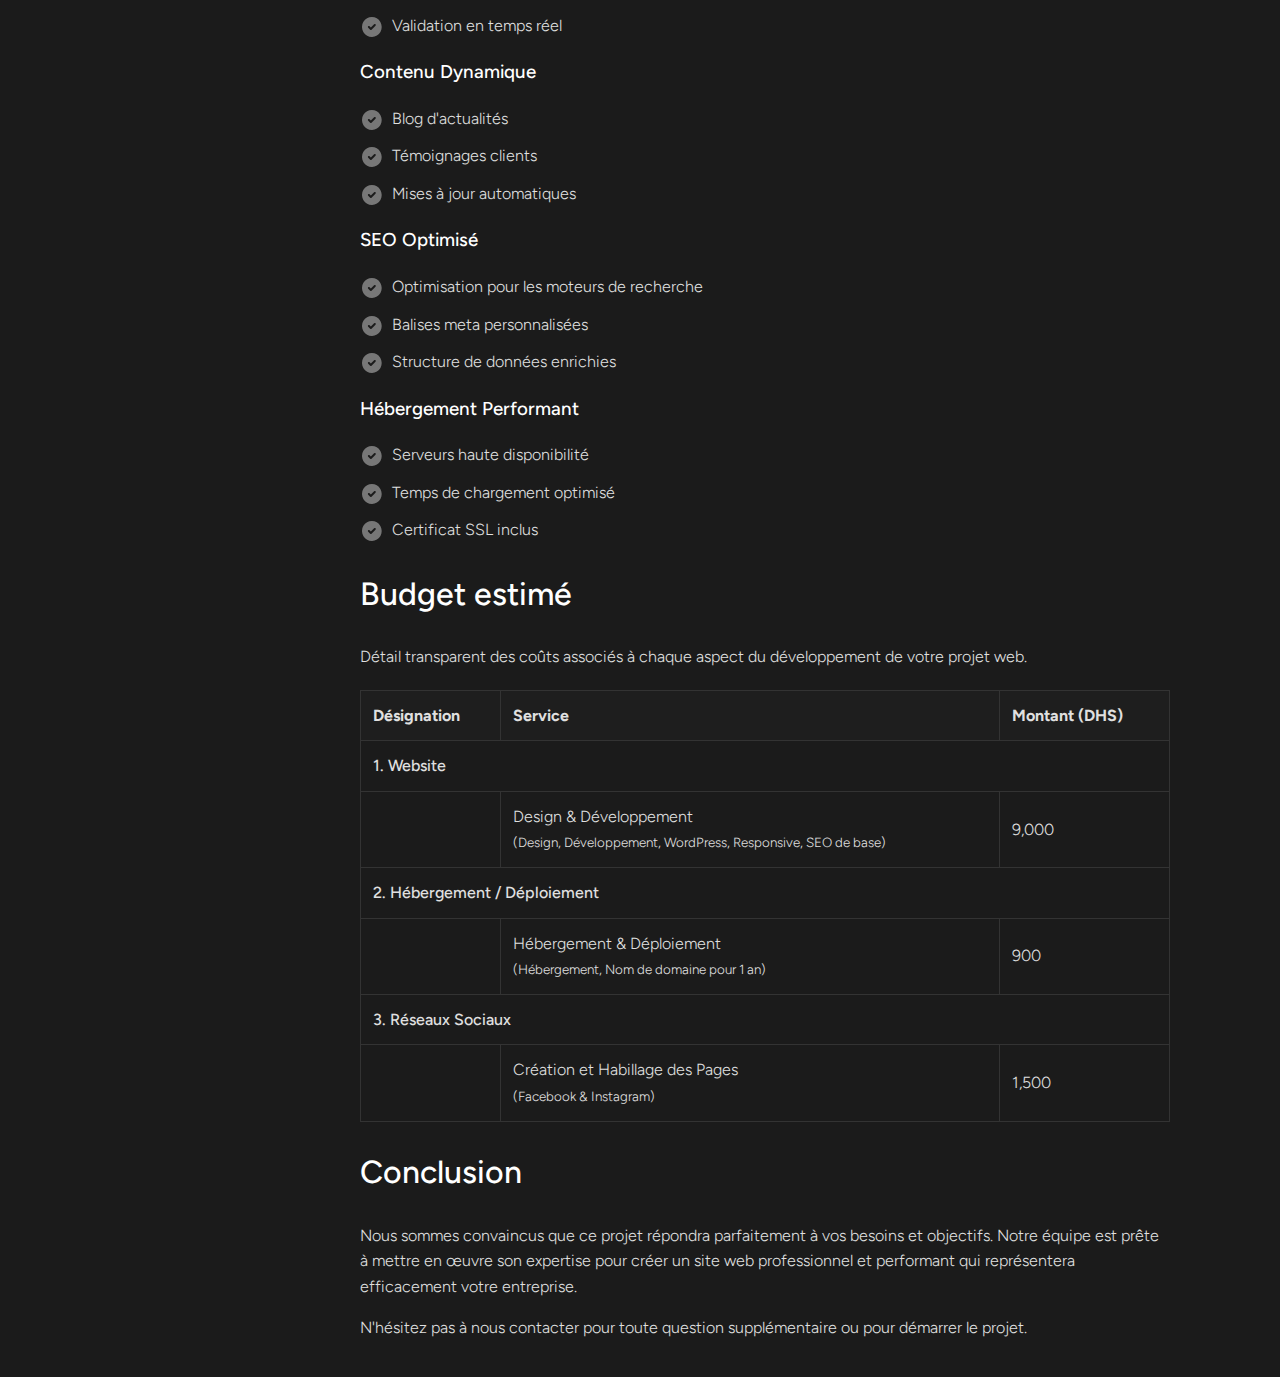
==== commit aabbb9ac: "Update index.html" ====
--- a/index.html
+++ b/index.html
@@ -178,58 +178,55 @@
 
         
 
-
-       <!-- Pricing Section -->
-       <section id="budget" class="section">
-        <h2 class="section-title">Budget estimé</h2>
-        <p class="section-description">Détail transparent des coûts associés à chaque aspect du développement de votre projet web.</p>
-    
-        <div class="content">
-            <div class="pricing-table">
-                <table>
-                    <tr>
-                        <th>Désignation</th>
-                        <th>Service</th>
-                        <th>Montant (DHS)</th>
-                    </tr>
-                    <tr class="parent-row">
-                        <td colspan="3"><strong>1. Website</strong></td>
-                    </tr>
-                    <tr>
-                        <td></td>
-                        <td>Design & Development<br>
-                            <small>(Design, WordPress, Responsive, SEO de base)</small>
-                        </td>
-                        <td>11,000</td>
-                    </tr>
-                    <tr>
-                        <td></td>
-                        <td>Hébergement Annuel<br>
-                            <small>(Hébergement + Nom de domaine pour 1 an)</small>
-                        </td>
-                        <td>900</td>
-                    </tr>
-                    <tr class="parent-row">
-                        <td colspan="3"><strong>2. Réseaux Sociaux</strong></td>
-                    </tr>
-                    <tr>
-                        <td></td>
-                        <td>Création et Habillage des Pages<br>
-                            <small>(Facebook & Instagram)</small>
-                        </td>
-                        <td>1,500</td>
-                    </tr>
-                    <tr>
-                        <td></td>
-                        <td>Animation et Gestion des Pages<br>
-                            <small>(2 publications/semaine, engagement 6 mois)</small>
-                        </td>
-                        <td>1,500 / mois</td>
-                    </tr>
-                </table>
-            </div>
-        </div>
-    </section>
+        
+              <!-- Pricing Section -->
+        <section id="budget" class="section">
+            <h2 class="section-title">Budget estimé</h2>
+            <p class="section-description">Détail transparent des coûts associés à chaque aspect du développement de votre projet web.</p>
+        
+            <div class="content">
+                <div class="pricing-table">
+                    <table>
+                        <tr>
+                            <th>Désignation</th>
+                            <th>Service</th>
+                            <th>Montant (DHS)</th>
+                        </tr>
+                        <tr class="parent-row">
+                            <td colspan="3"><strong>1. Website</strong></td>
+                        </tr>
+                        <tr>
+                            <td></td>
+                            <td>Design & Développement<br>
+                                <small>(Design, Développement, WordPress, Responsive, SEO de base)</small>
+                            </td>
+                            <td>9,000</td>
+                        </tr>
+                        <tr class="parent-row">
+                            <td colspan="3"><strong>2. Hébergement / Déploiement</strong></td>
+                        </tr>
+                        <tr>
+                            <td></td>
+                            <td>Hébergement & Déploiement<br>
+                                <small>(Hébergement, Nom de domaine pour 1 an)</small>
+                            </td>
+                            <td>900</td>
+                        </tr>
+                        <tr class="parent-row">
+                            <td colspan="3"><strong>3. Réseaux Sociaux</strong></td>
+                        </tr>
+                        <tr>
+                            <td></td>
+                            <td>Création et Habillage des Pages<br>
+                                <small>(Facebook & Instagram)</small>
+                            </td>
+                            <td>1,500</td>
+                        </tr>
+                    </table>
+                </div>
+            </div>
+        </section>
+
 
         <!-- Conclusion Section -->
         <section id="conclusion" class="section">
--- a/main.css
+++ b/main.css
@@ -70,6 +70,9 @@
 }
 @media (max-width: 768px) {
     body {
+        flex-direction: column;
+    }
+    .container {
         flex-direction: column;
     }
     #sidebar {
@@ -174,4 +177,4 @@
     height: auto;
     border-radius:20px;
     border:1px solid rgba(255, 255, 255, .3);
-}+}
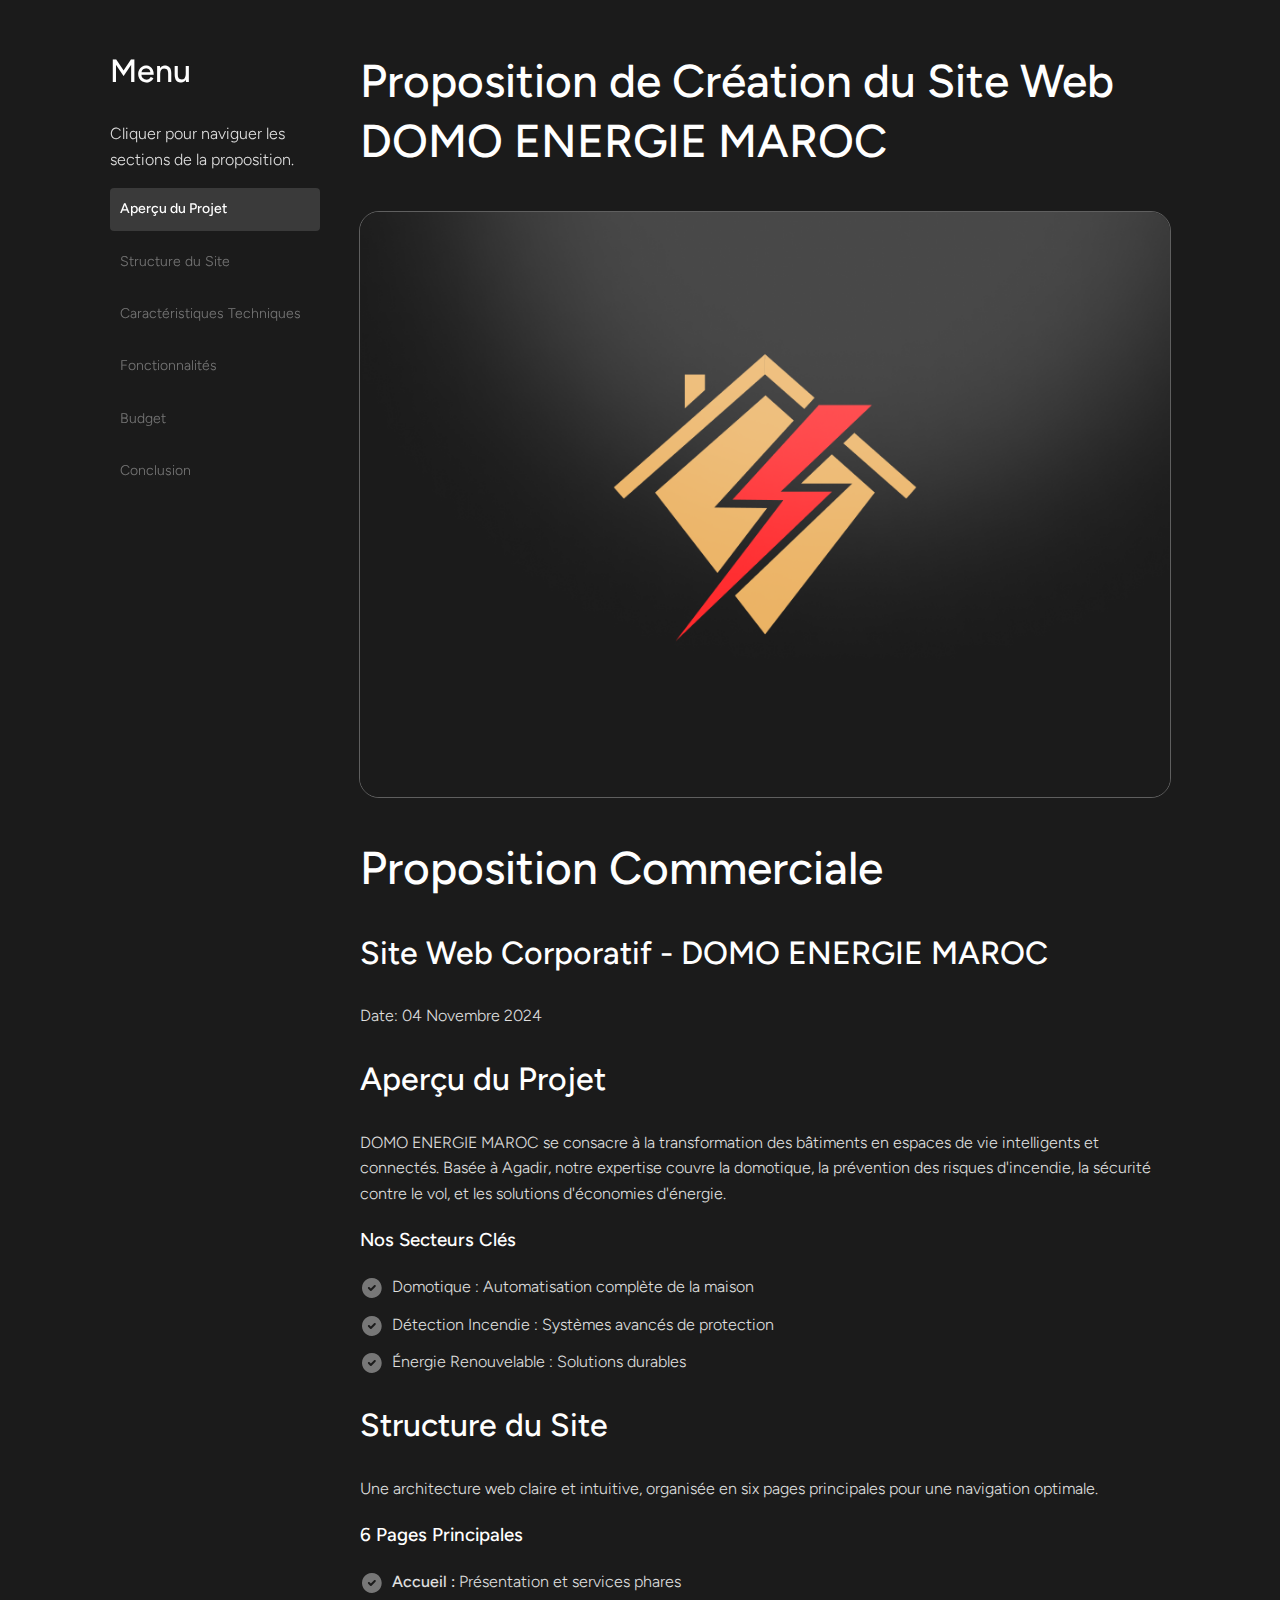
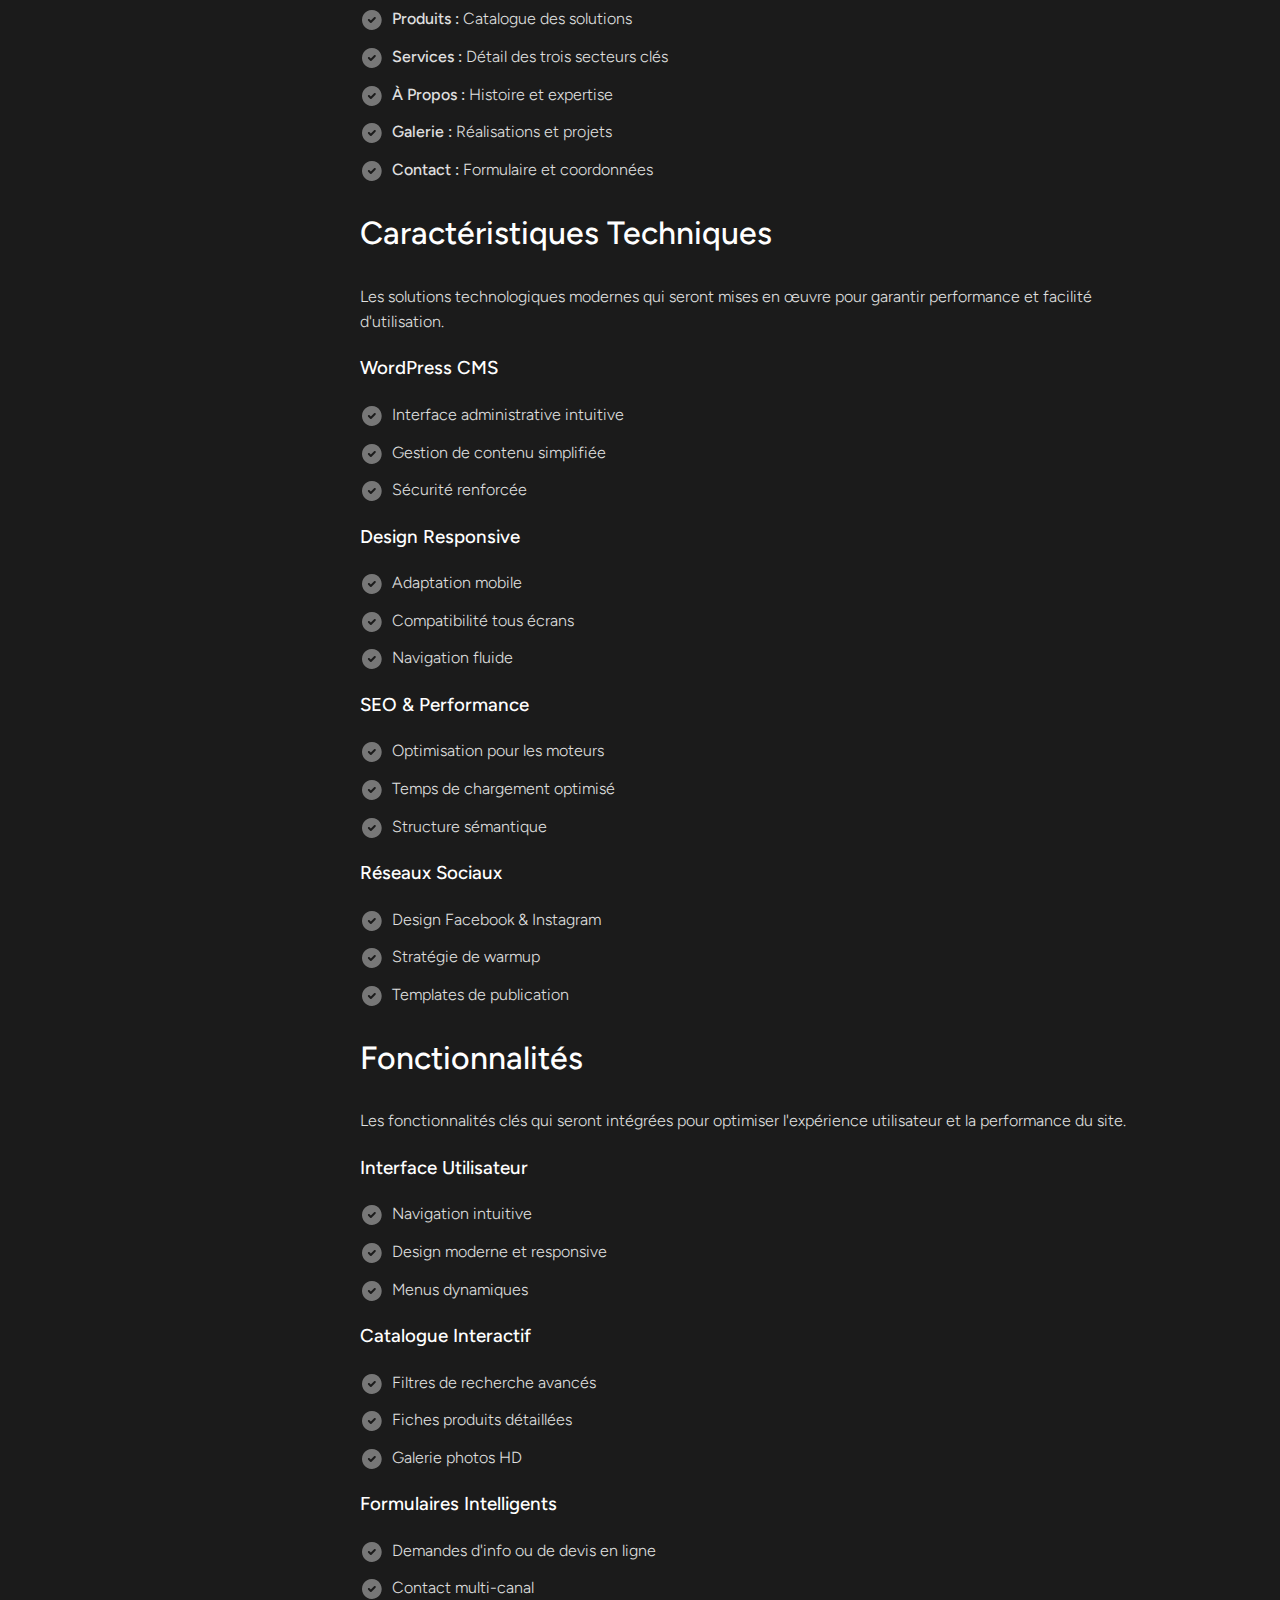
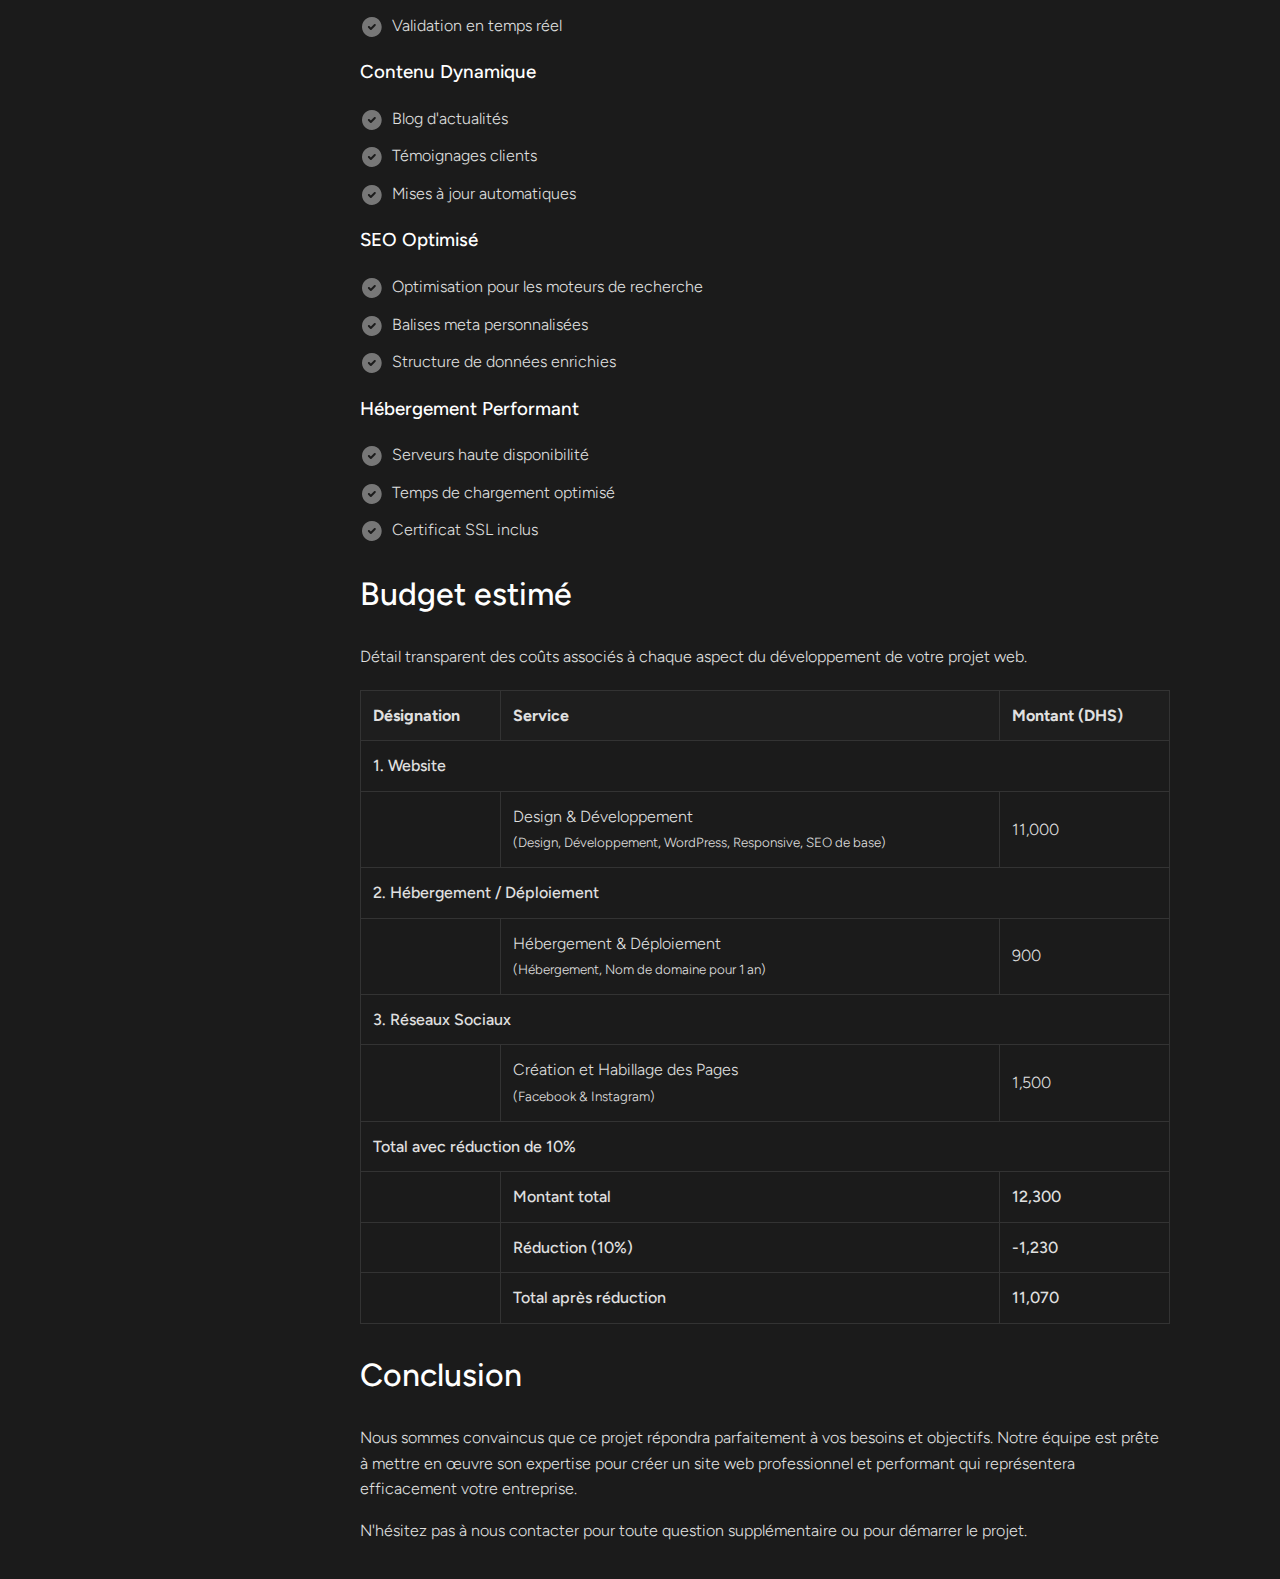
==== commit c24e6b61: "Update index.html" ====
--- a/index.html
+++ b/index.html
@@ -179,53 +179,71 @@
         
 
         
-              <!-- Pricing Section -->
-        <section id="budget" class="section">
-            <h2 class="section-title">Budget estimé</h2>
-            <p class="section-description">Détail transparent des coûts associés à chaque aspect du développement de votre projet web.</p>
-        
-            <div class="content">
-                <div class="pricing-table">
-                    <table>
-                        <tr>
-                            <th>Désignation</th>
-                            <th>Service</th>
-                            <th>Montant (DHS)</th>
-                        </tr>
-                        <tr class="parent-row">
-                            <td colspan="3"><strong>1. Website</strong></td>
-                        </tr>
-                        <tr>
-                            <td></td>
-                            <td>Design & Développement<br>
-                                <small>(Design, Développement, WordPress, Responsive, SEO de base)</small>
-                            </td>
-                            <td>9,000</td>
-                        </tr>
-                        <tr class="parent-row">
-                            <td colspan="3"><strong>2. Hébergement / Déploiement</strong></td>
-                        </tr>
-                        <tr>
-                            <td></td>
-                            <td>Hébergement & Déploiement<br>
-                                <small>(Hébergement, Nom de domaine pour 1 an)</small>
-                            </td>
-                            <td>900</td>
-                        </tr>
-                        <tr class="parent-row">
-                            <td colspan="3"><strong>3. Réseaux Sociaux</strong></td>
-                        </tr>
-                        <tr>
-                            <td></td>
-                            <td>Création et Habillage des Pages<br>
-                                <small>(Facebook & Instagram)</small>
-                            </td>
-                            <td>1,500</td>
-                        </tr>
-                    </table>
-                </div>
-            </div>
-        </section>
+             <!-- Pricing Section -->
+<section id="budget" class="section">
+    <h2 class="section-title">Budget estimé</h2>
+    <p class="section-description">Détail transparent des coûts associés à chaque aspect du développement de votre projet web.</p>
+
+    <div class="content">
+        <div class="pricing-table">
+            <table>
+                <tr>
+                    <th>Désignation</th>
+                    <th>Service</th>
+                    <th>Montant (DHS)</th>
+                </tr>
+                <tr class="parent-row">
+                    <td colspan="3"><strong>1. Website</strong></td>
+                </tr>
+                <tr>
+                    <td></td>
+                    <td>Design & Développement<br>
+                        <small>(Design, Développement, WordPress, Responsive, SEO de base)</small>
+                    </td>
+                    <td>11,000</td>
+                </tr>
+                <tr class="parent-row">
+                    <td colspan="3"><strong>2. Hébergement / Déploiement</strong></td>
+                </tr>
+                <tr>
+                    <td></td>
+                    <td>Hébergement & Déploiement<br>
+                        <small>(Hébergement, Nom de domaine pour 1 an)</small>
+                    </td>
+                    <td>900</td>
+                </tr>
+                <tr class="parent-row">
+                    <td colspan="3"><strong>3. Réseaux Sociaux</strong></td>
+                </tr>
+                <tr>
+                    <td></td>
+                    <td>Création et Habillage des Pages<br>
+                        <small>(Facebook & Instagram)</small>
+                    </td>
+                    <td>1,500</td>
+                </tr>
+                <tr class="parent-row">
+                    <td colspan="3"><strong>Total avec réduction de 10%</strong></td>
+                </tr>
+                <tr>
+                    <td></td>
+                    <td><strong>Montant total</strong></td>
+                    <td><strong>12,300</strong></td>
+                </tr>
+                <tr>
+                    <td></td>
+                    <td><strong>Réduction (10%)</strong></td>
+                    <td><strong>-1,230</strong></td>
+                </tr>
+                <tr>
+                    <td></td>
+                    <td><strong>Total après réduction</strong></td>
+                    <td><strong>11,070</strong></td>
+                </tr>
+            </table>
+        </div>
+    </div>
+</section>
 
 
         <!-- Conclusion Section -->
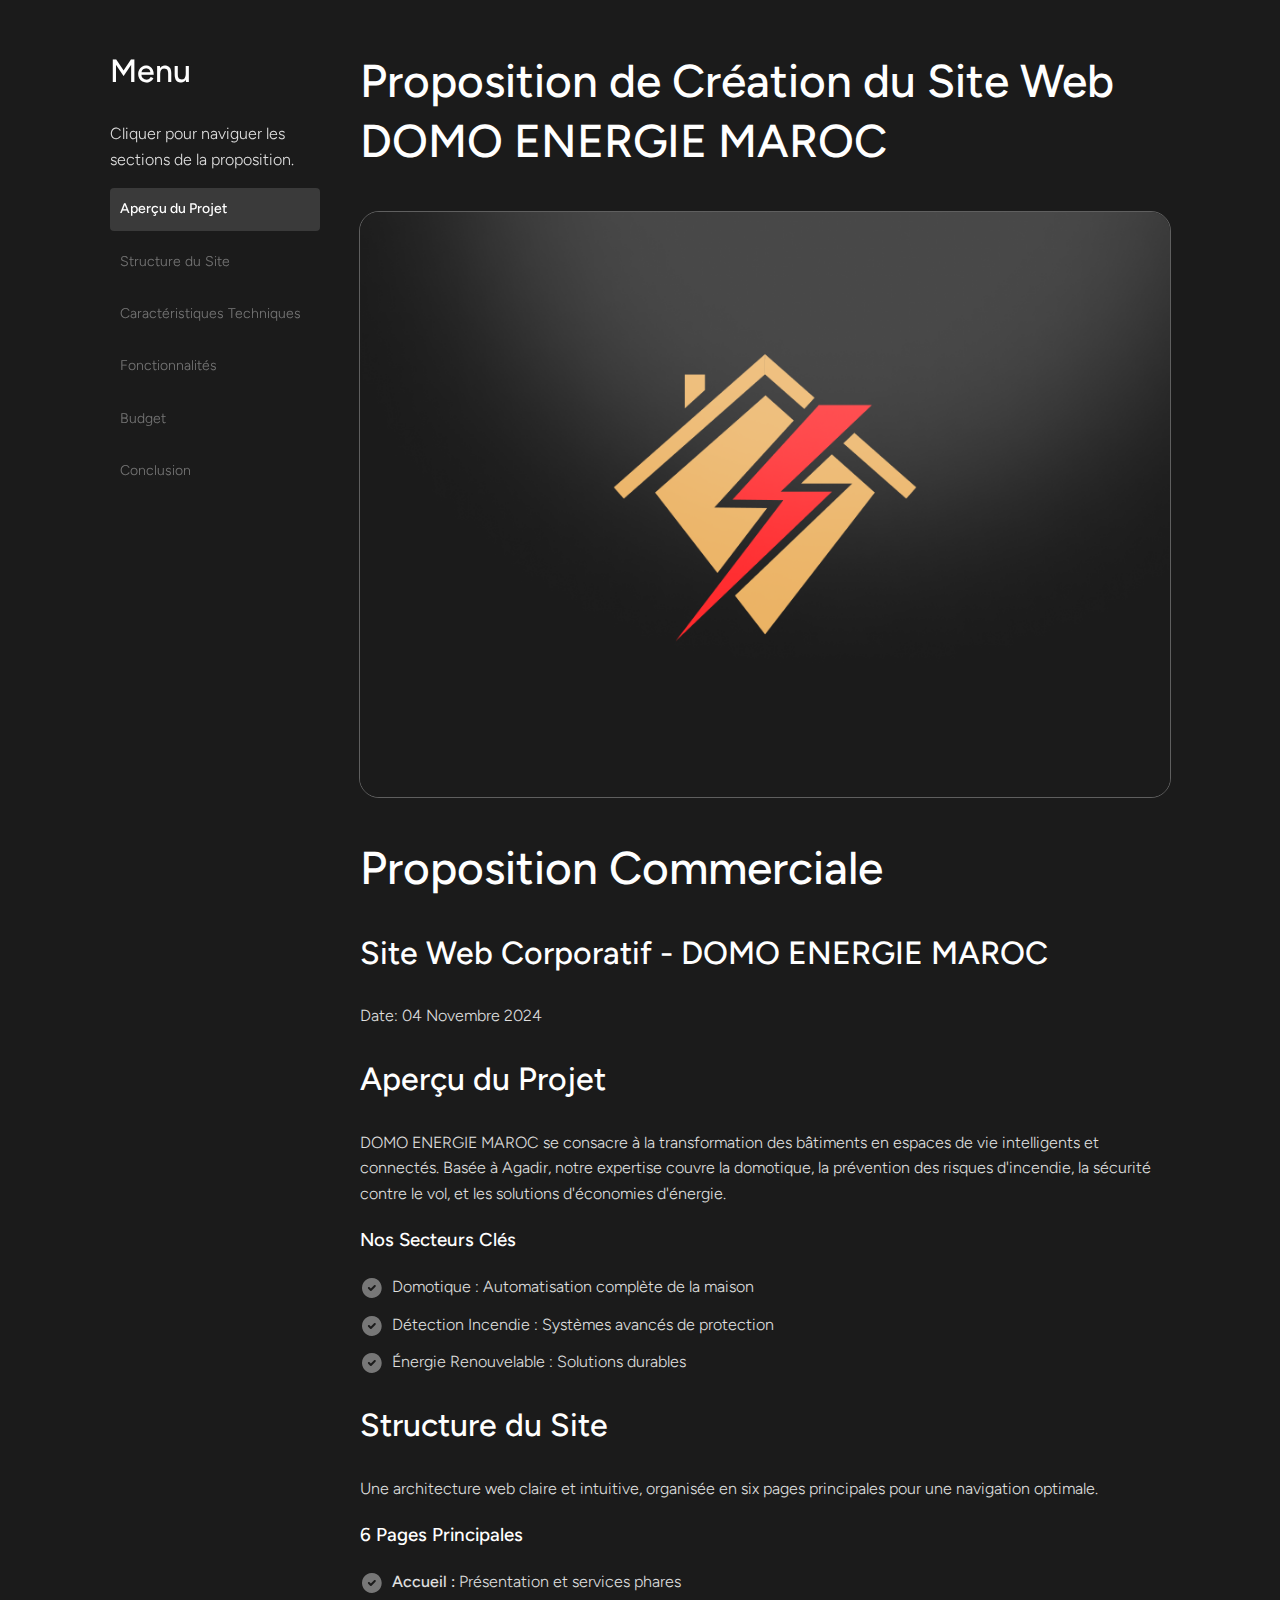
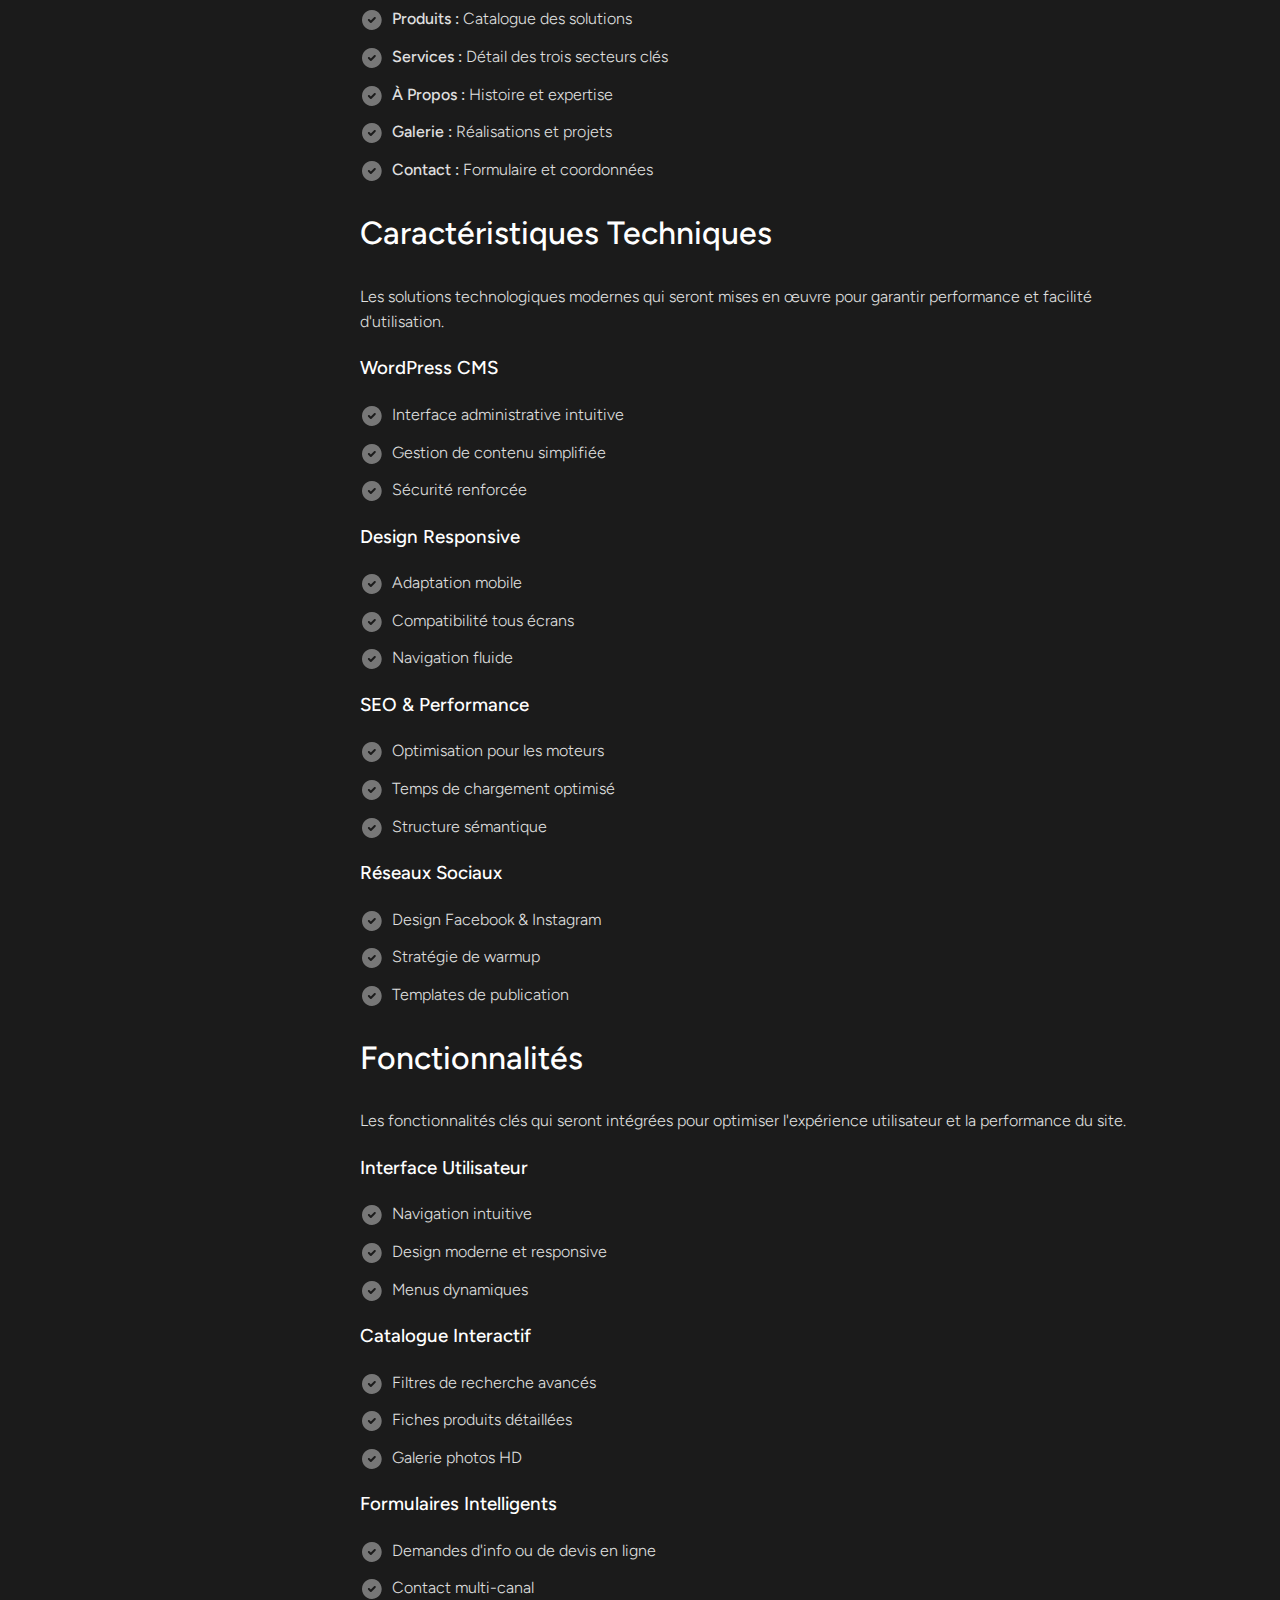
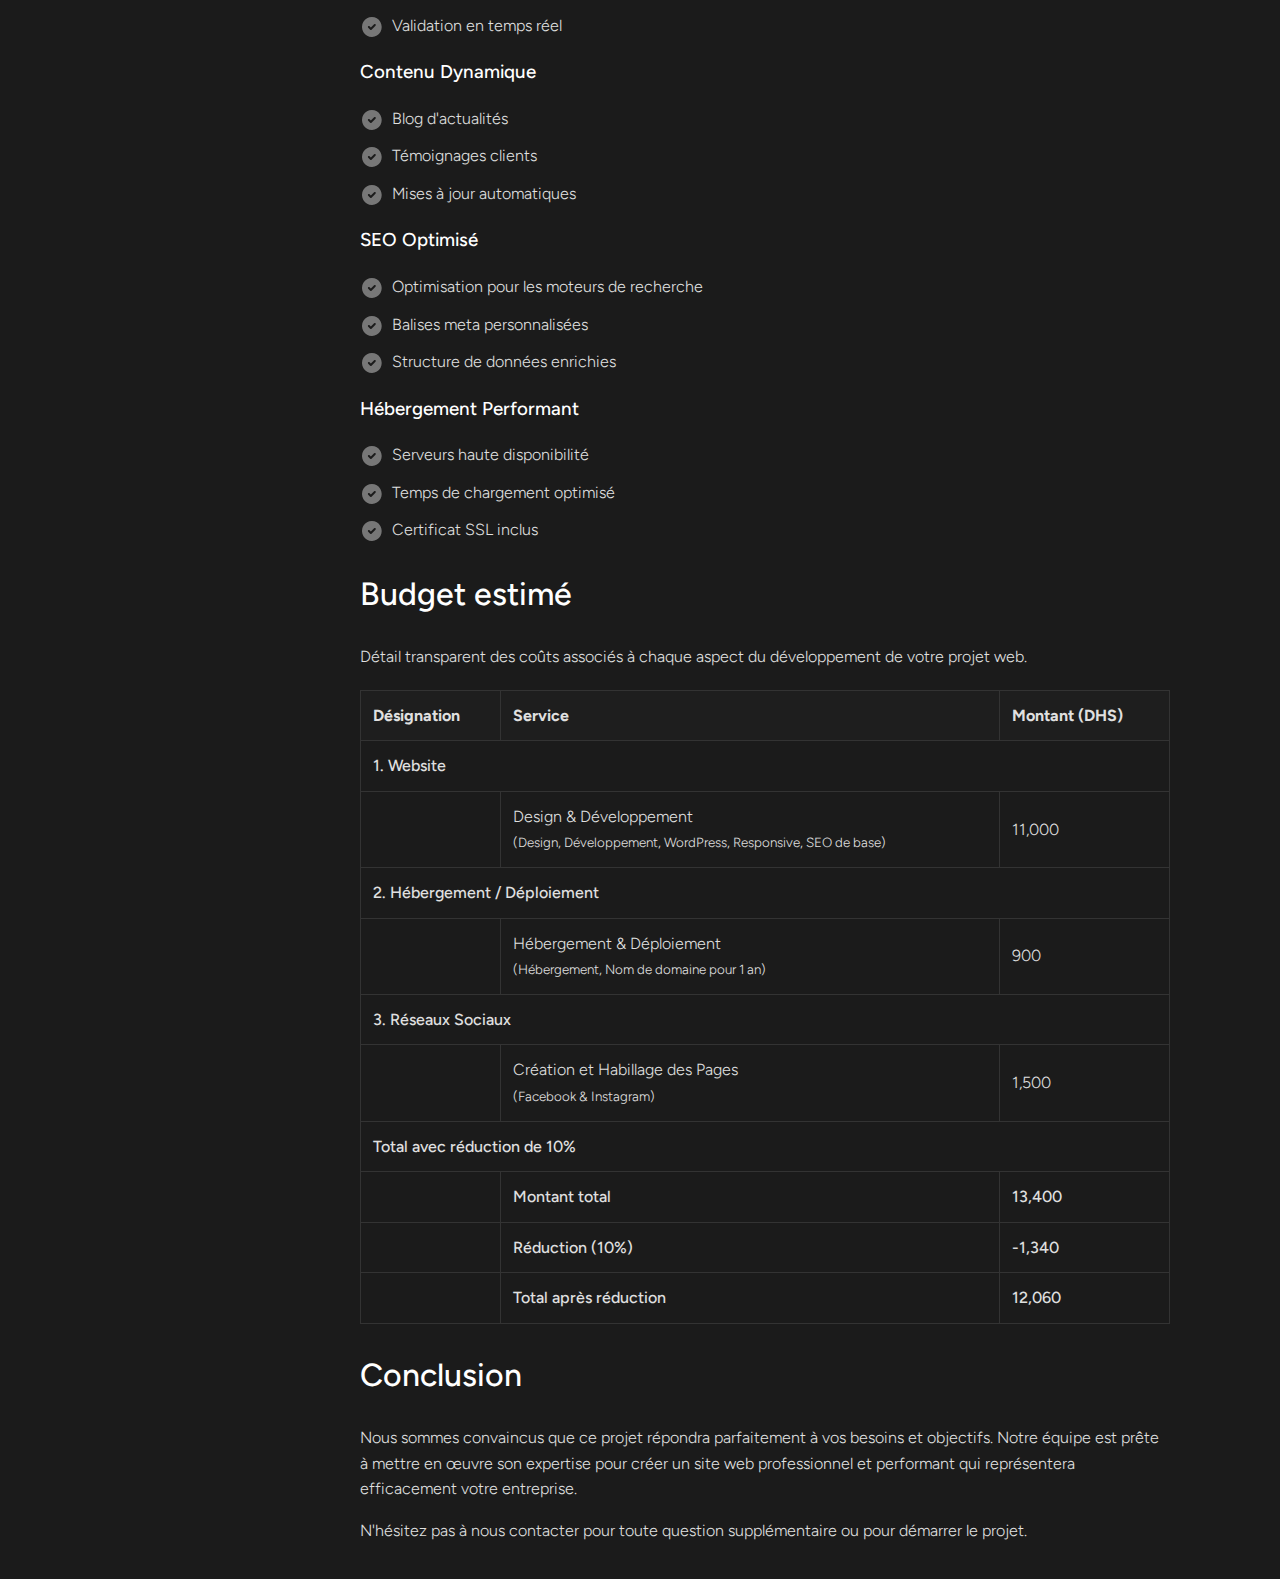
==== commit 390c75e4: "Update index.html" ====
--- a/index.html
+++ b/index.html
@@ -228,17 +228,17 @@
                 <tr>
                     <td></td>
                     <td><strong>Montant total</strong></td>
-                    <td><strong>12,300</strong></td>
+                    <td><strong>13,400</strong></td>
                 </tr>
                 <tr>
                     <td></td>
                     <td><strong>Réduction (10%)</strong></td>
-                    <td><strong>-1,230</strong></td>
+                    <td><strong>-1,340</strong></td>
                 </tr>
                 <tr>
                     <td></td>
                     <td><strong>Total après réduction</strong></td>
-                    <td><strong>11,070</strong></td>
+                    <td><strong>12,060</strong></td>
                 </tr>
             </table>
         </div>
